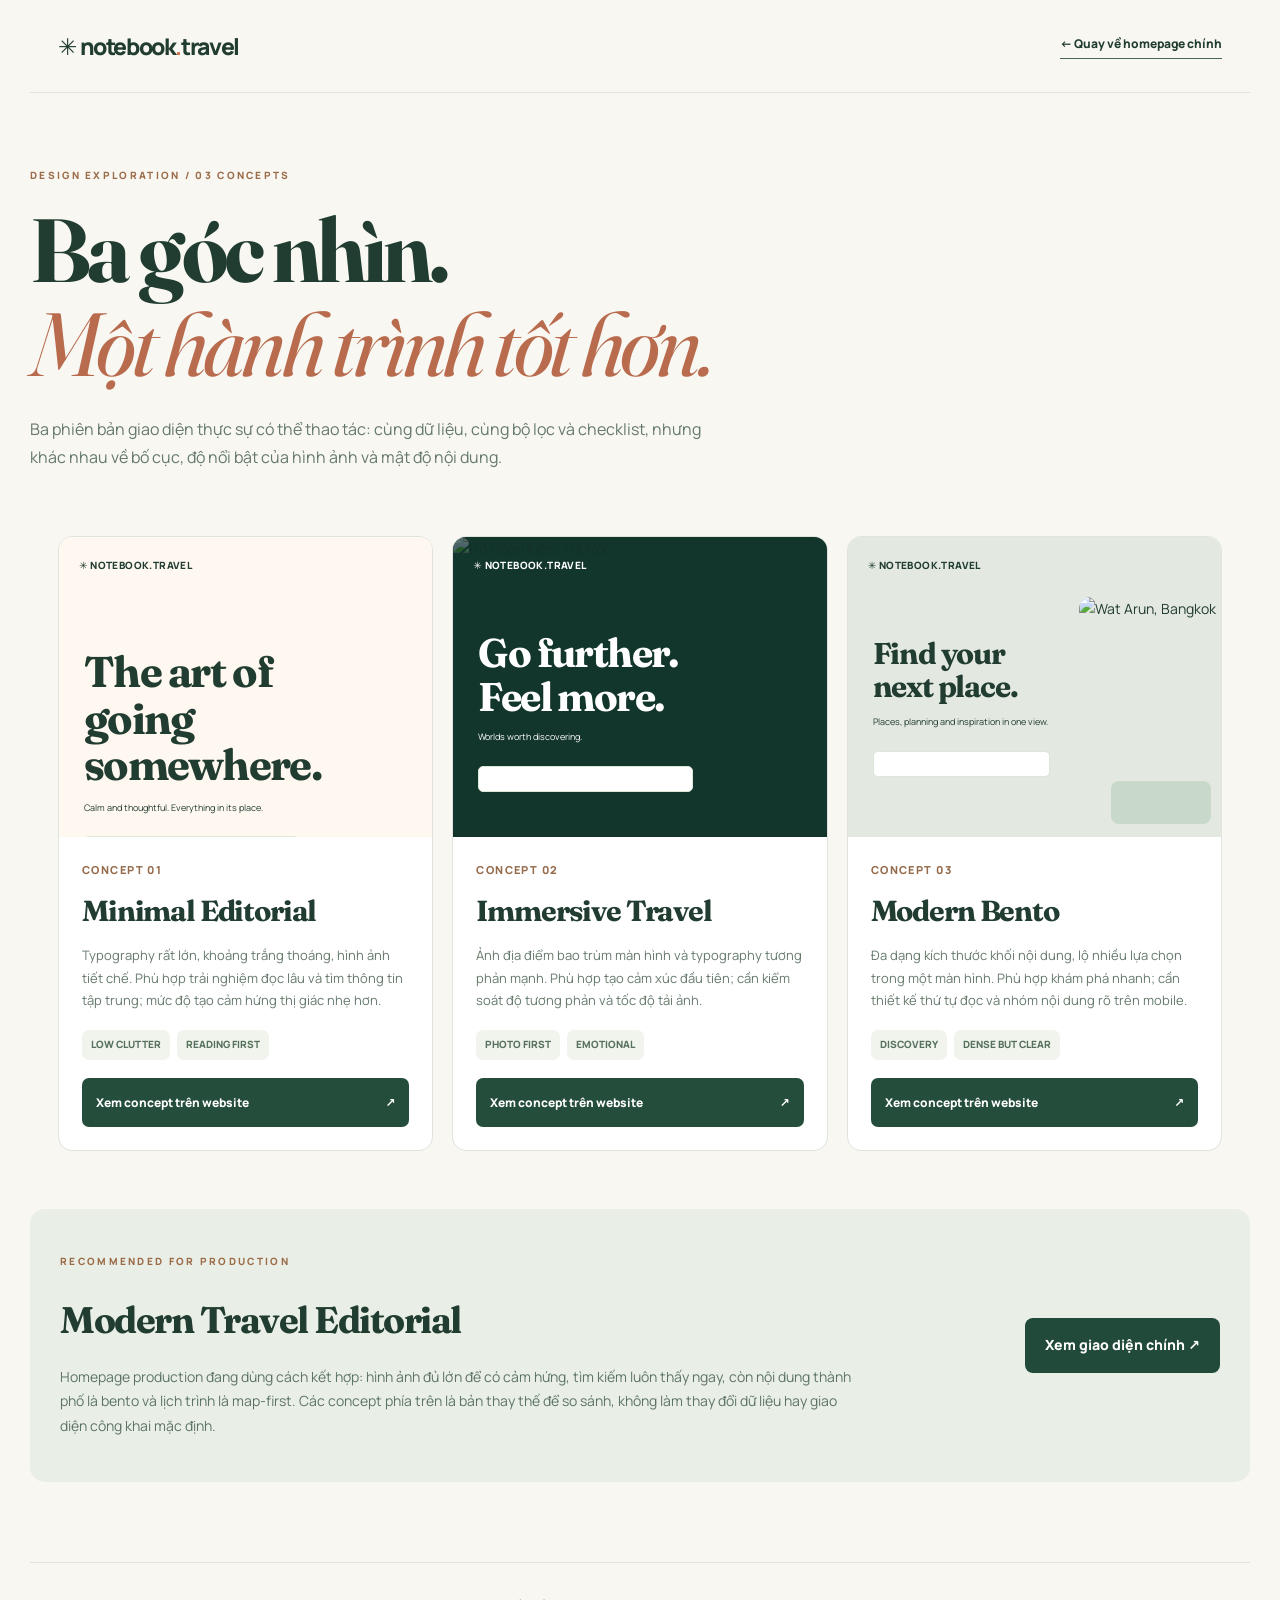
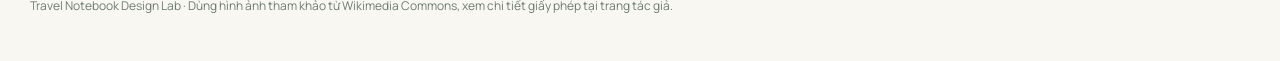
==== design-lab/index.html @ f2d67f17 "design lab: three interactive visual directions with preview links to real responsive homepage" ====
<!doctype html>
<html lang="vi">
<head>
<meta charset="utf-8"><meta name="viewport" content="width=device-width,initial-scale=1">
<meta name="description" content="Travel Notebook Design Lab: so sánh Minimal Editorial, Immersive Travel và Modern Bento trước khi chọn hướng giao diện.">
<title>Design Lab — Travel Notebook</title>
<link rel="preconnect" href="https://fonts.googleapis.com">
<link href="https://fonts.googleapis.com/css2?family=Fraunces:opsz,wght@9..144,400;9..144,600&family=Manrope:wght@400;500;600;700;800&display=swap" rel="stylesheet">
<style>
:root{--ink:#213c30;--muted:#65796b;--cream:#f8f7f2}*{box-sizing:border-box}body{margin:0;background:var(--cream);color:var(--ink);font:14px/1.75 Manrope,system-ui,sans-serif}h1,h2,h3,p{margin:0}h1,h2,h3{font-family:Fraunces,Georgia,serif;letter-spacing:-.04em}a{color:inherit;text-decoration:none}a:focus-visible{outline:3px solid #b96944;outline-offset:4px}.lab-nav{max-width:1220px;margin:auto;padding:26px 28px;display:flex;justify-content:space-between;align-items:center;gap:20px}.lab-logo{font-weight:800;font-size:23px;letter-spacing:-.06em}.lab-logo b{color:#c86b46}.back{border-bottom:1px solid #496655;padding-bottom:4px;font-weight:800;font-size:12px}.container{max-width:1220px;margin:auto;padding:0 28px}.hero{padding:74px 0 65px;border-top:1px solid #e0e3db}.eyebrow{font-size:10px;letter-spacing:.23em;font-weight:800;color:#9c6c49;margin-bottom:18px}.hero h1{font-size:clamp(47px,7vw,94px);line-height:1.05;max-width:940px}.hero h1 em{color:#b96b4e;font-weight:400}.hero p{margin-top:24px;max-width:680px;color:var(--muted);font-size:16px}.grid{display:grid;grid-template-columns:repeat(3,minmax(0,1fr));gap:19px;padding-bottom:58px}.concept{border:1px solid #dfe4dc;background:#fff;border-radius:14px;overflow:hidden;display:flex;flex-direction:column}.mock{height:300px;position:relative;overflow:hidden;background:#fff8f0}.mock .mnav{position:relative;z-index:2;padding:20px;font-size:10px;font-weight:800;letter-spacing:.04em}.mock .mcopy{position:relative;z-index:2;padding:35px 25px}.mock h3{font-size:30px;line-height:1.08;max-width:210px}.mock .mcopy p{font-size:9px;margin-top:11px;max-width:200px}.mock .msearch{margin-top:21px;height:26px;background:#fff;border-radius:5px;max-width:215px;border:1px solid #dce6d9}.mock img{position:absolute;inset:0;width:100%;height:100%;object-fit:cover}.mock.minimal .mcopy{padding-top:55px}.mock.minimal h3{font-size:43px;max-width:290px}.mock.immersive{background:#1f4b3b}.mock.immersive:after{content:'';position:absolute;inset:0;background:#0d2b25aa}.mock.immersive .mnav,.mock.immersive h3,.mock.immersive p{color:#fff}.mock.immersive .mcopy{padding-top:37px}.mock.immersive h3{font-size:40px}.mock.bento{background:#e3e8e1}.mock.bento .mcopy{width:61%;padding-top:44px}.mock.bento img{left:62%;width:38%;height:58%;top:20%;border-radius:12px 0 0 12px}.mock.bento .mblock{position:absolute;right:10px;bottom:13px;height:43px;width:100px;background:#c8d9c9;border-radius:8px}.details{padding:23px;flex:1;display:flex;flex-direction:column}.details .number{font-size:11px;letter-spacing:.13em;color:#956b4c;font-weight:900}.details h2{font-size:29px;margin:7px 0}.details p{font-size:13px;color:var(--muted);flex:1}.tags{display:flex;gap:7px;flex-wrap:wrap;margin:18px 0}.tags span{background:#f1f3ed;border-radius:7px;padding:6px 9px;color:#56715b;font-size:10px;font-weight:800}.cta{display:flex;justify-content:space-between;align-items:center;background:#244d3b;color:white;padding:14px;border-radius:7px;margin-top:auto;font-size:12px;font-weight:800}.decision{background:#e9eee7;padding:44px 30px;border-radius:15px;margin-bottom:80px;display:flex;gap:35px;align-items:center;justify-content:space-between}.decision h2{font-size:37px}.decision p{margin-top:12px;max-width:800px;color:#5d7464}.decision a{background:#214a3a;color:white;padding:15px 20px;border-radius:8px;font-weight:800;white-space:nowrap}.footer{padding:32px 0 45px;border-top:1px solid #e0e5db;color:#6e7c70;font-size:12px}
@media(max-width:900px){.grid{grid-template-columns:1fr}.mock{height:245px}.mock .mcopy{padding-top:20px}.decision{display:block}.decision a{display:inline-block;margin-top:20px}}
</style>
</head><body>
<nav class="lab-nav"><a class="lab-logo" href="../">✳ notebook<b>.</b>travel</a><a class="back" href="../">← Quay về homepage chính</a></nav>
<main><section class="hero container"><div class="eyebrow">DESIGN EXPLORATION / 03 CONCEPTS</div><h1>Ba góc nhìn.<br><em>Một hành trình tốt hơn.</em></h1><p>Ba phiên bản giao diện thực sự có thể thao tác: cùng dữ liệu, cùng bộ lọc và checklist, nhưng khác nhau về bố cục, độ nổi bật của hình ảnh và mật độ nội dung.</p></section>
<div class="container grid">
<article class="concept"><div class="mock minimal"><div class="mnav">✳ NOTEBOOK.TRAVEL</div><div class="mcopy"><h3>The art of going somewhere.</h3><p>Calm and thoughtful. Everything in its place.</p><div class="msearch"></div></div></div><div class="details"><span class="number">CONCEPT 01</span><h2>Minimal Editorial</h2><p>Typography rất lớn, khoảng trắng thoáng, hình ảnh tiết chế. Phù hợp trải nghiệm đọc lâu và tìm thông tin tập trung; mức độ tạo cảm hứng thị giác nhẹ hơn.</p><div class="tags"><span>LOW CLUTTER</span><span>READING FIRST</span></div><a class="cta" href="../?concept=minimal">Xem concept trên website <span>↗</span></a></div></article>
<article class="concept"><div class="mock immersive"><img src="https://commons.wikimedia.org/wiki/Special:FilePath/Hoan_Kiem_Lake_photo.jpg?width=800" alt="Hồ Hoàn Kiếm, Hà Nội" loading="lazy"><div class="mnav">✳ NOTEBOOK.TRAVEL</div><div class="mcopy"><h3>Go further.<br>Feel more.</h3><p>Worlds worth discovering.</p><div class="msearch"></div></div></div><div class="details"><span class="number">CONCEPT 02</span><h2>Immersive Travel</h2><p>Ảnh địa điểm bao trùm màn hình và typography tương phản mạnh. Phù hợp tạo cảm xúc đầu tiên; cần kiểm soát độ tương phản và tốc độ tải ảnh.</p><div class="tags"><span>PHOTO FIRST</span><span>EMOTIONAL</span></div><a class="cta" href="../?concept=immersive">Xem concept trên website <span>↗</span></a></div></article>
<article class="concept"><div class="mock bento"><div class="mnav">✳ NOTEBOOK.TRAVEL</div><div class="mcopy"><h3>Find your next place.</h3><p>Places, planning and inspiration in one view.</p><div class="msearch"></div></div><img src="https://commons.wikimedia.org/wiki/Special:FilePath/WatArunAtSunset.jpg?width=800" alt="Wat Arun, Bangkok" loading="lazy"><span class="mblock"></span></div><div class="details"><span class="number">CONCEPT 03</span><h2>Modern Bento</h2><p>Đa dạng kích thước khối nội dung, lộ nhiều lựa chọn trong một màn hình. Phù hợp khám phá nhanh; cần thiết kế thứ tự đọc và nhóm nội dung rõ trên mobile.</p><div class="tags"><span>DISCOVERY</span><span>DENSE BUT CLEAR</span></div><a class="cta" href="../?concept=bento">Xem concept trên website <span>↗</span></a></div></article>
</div>
<section class="container decision"><div><div class="eyebrow">RECOMMENDED FOR PRODUCTION</div><h2>Modern Travel Editorial</h2><p>Homepage production đang dùng cách kết hợp: hình ảnh đủ lớn để có cảm hứng, tìm kiếm luôn thấy ngay, còn nội dung thành phố là bento và lịch trình là map-first. Các concept phía trên là bản thay thế để so sánh, không làm thay đổi dữ liệu hay giao diện công khai mặc định.</p></div><a href="../">Xem giao diện chính ↗</a></section></main>
<footer class="container footer">Travel Notebook Design Lab · Dùng hình ảnh tham khảo từ Wikimedia Commons, xem chi tiết giấy phép tại trang tác giả.</footer>
</body></html>
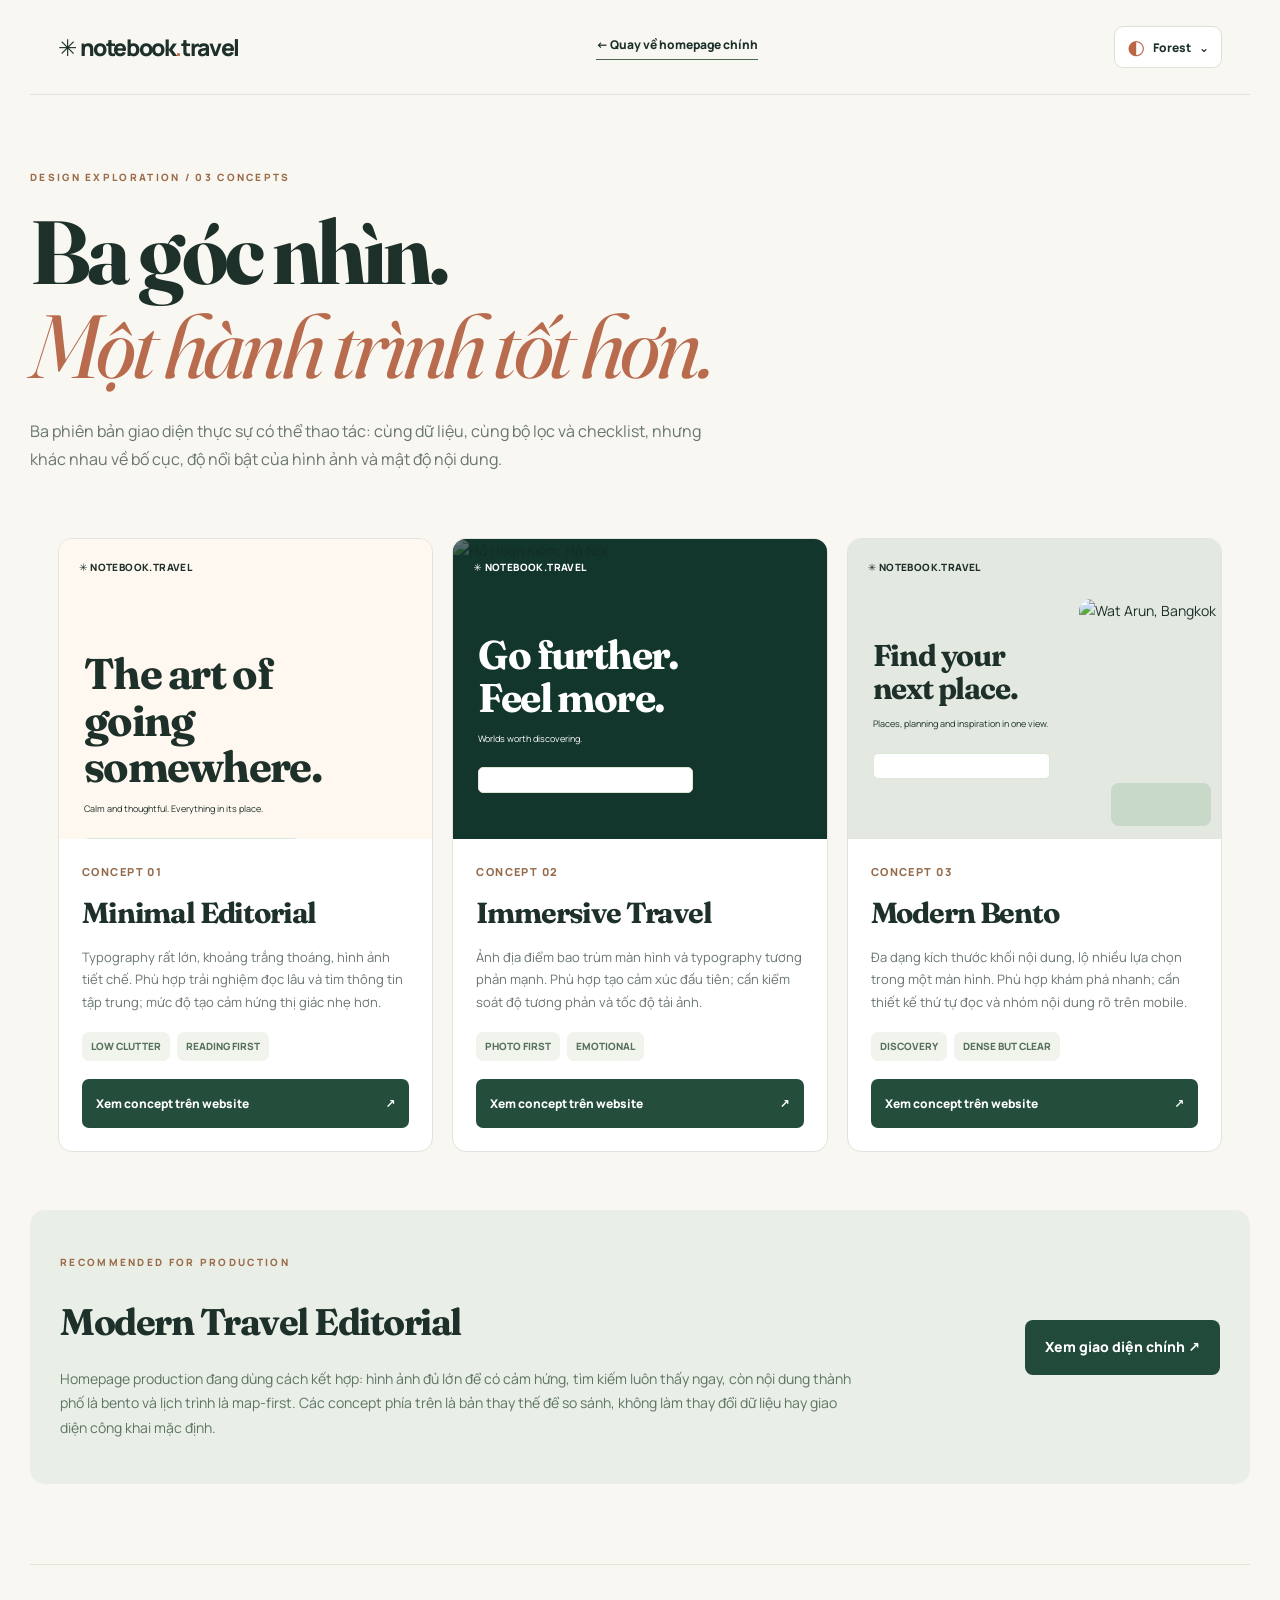
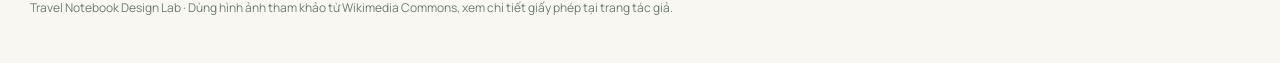
==== commit 920a4f65: "feat: share persistent six-color theme palette across design-lab/index.html" ====
--- a/design-lab/index.html
+++ b/design-lab/index.html
@@ -10,7 +10,7 @@
 :root{--ink:#213c30;--muted:#65796b;--cream:#f8f7f2}*{box-sizing:border-box}body{margin:0;background:var(--cream);color:var(--ink);font:14px/1.75 Manrope,system-ui,sans-serif}h1,h2,h3,p{margin:0}h1,h2,h3{font-family:Fraunces,Georgia,serif;letter-spacing:-.04em}a{color:inherit;text-decoration:none}a:focus-visible{outline:3px solid #b96944;outline-offset:4px}.lab-nav{max-width:1220px;margin:auto;padding:26px 28px;display:flex;justify-content:space-between;align-items:center;gap:20px}.lab-logo{font-weight:800;font-size:23px;letter-spacing:-.06em}.lab-logo b{color:#c86b46}.back{border-bottom:1px solid #496655;padding-bottom:4px;font-weight:800;font-size:12px}.container{max-width:1220px;margin:auto;padding:0 28px}.hero{padding:74px 0 65px;border-top:1px solid #e0e3db}.eyebrow{font-size:10px;letter-spacing:.23em;font-weight:800;color:#9c6c49;margin-bottom:18px}.hero h1{font-size:clamp(47px,7vw,94px);line-height:1.05;max-width:940px}.hero h1 em{color:#b96b4e;font-weight:400}.hero p{margin-top:24px;max-width:680px;color:var(--muted);font-size:16px}.grid{display:grid;grid-template-columns:repeat(3,minmax(0,1fr));gap:19px;padding-bottom:58px}.concept{border:1px solid #dfe4dc;background:#fff;border-radius:14px;overflow:hidden;display:flex;flex-direction:column}.mock{height:300px;position:relative;overflow:hidden;background:#fff8f0}.mock .mnav{position:relative;z-index:2;padding:20px;font-size:10px;font-weight:800;letter-spacing:.04em}.mock .mcopy{position:relative;z-index:2;padding:35px 25px}.mock h3{font-size:30px;line-height:1.08;max-width:210px}.mock .mcopy p{font-size:9px;margin-top:11px;max-width:200px}.mock .msearch{margin-top:21px;height:26px;background:#fff;border-radius:5px;max-width:215px;border:1px solid #dce6d9}.mock img{position:absolute;inset:0;width:100%;height:100%;object-fit:cover}.mock.minimal .mcopy{padding-top:55px}.mock.minimal h3{font-size:43px;max-width:290px}.mock.immersive{background:#1f4b3b}.mock.immersive:after{content:'';position:absolute;inset:0;background:#0d2b25aa}.mock.immersive .mnav,.mock.immersive h3,.mock.immersive p{color:#fff}.mock.immersive .mcopy{padding-top:37px}.mock.immersive h3{font-size:40px}.mock.bento{background:#e3e8e1}.mock.bento .mcopy{width:61%;padding-top:44px}.mock.bento img{left:62%;width:38%;height:58%;top:20%;border-radius:12px 0 0 12px}.mock.bento .mblock{position:absolute;right:10px;bottom:13px;height:43px;width:100px;background:#c8d9c9;border-radius:8px}.details{padding:23px;flex:1;display:flex;flex-direction:column}.details .number{font-size:11px;letter-spacing:.13em;color:#956b4c;font-weight:900}.details h2{font-size:29px;margin:7px 0}.details p{font-size:13px;color:var(--muted);flex:1}.tags{display:flex;gap:7px;flex-wrap:wrap;margin:18px 0}.tags span{background:#f1f3ed;border-radius:7px;padding:6px 9px;color:#56715b;font-size:10px;font-weight:800}.cta{display:flex;justify-content:space-between;align-items:center;background:#244d3b;color:white;padding:14px;border-radius:7px;margin-top:auto;font-size:12px;font-weight:800}.decision{background:#e9eee7;padding:44px 30px;border-radius:15px;margin-bottom:80px;display:flex;gap:35px;align-items:center;justify-content:space-between}.decision h2{font-size:37px}.decision p{margin-top:12px;max-width:800px;color:#5d7464}.decision a{background:#214a3a;color:white;padding:15px 20px;border-radius:8px;font-weight:800;white-space:nowrap}.footer{padding:32px 0 45px;border-top:1px solid #e0e5db;color:#6e7c70;font-size:12px}
 @media(max-width:900px){.grid{grid-template-columns:1fr}.mock{height:245px}.mock .mcopy{padding-top:20px}.decision{display:block}.decision a{display:inline-block;margin-top:20px}}
 </style>
-</head><body>
+<script>(function(){try{var t=localStorage.getItem('travel-notebook-color-theme-v1');if(['forest','ocean','sunset','lavender','sakura','midnight'].includes(t))document.documentElement.dataset.colorTheme=t;}catch(e){}})();</script><link rel="stylesheet" href="../assets/themes.css"><script defer src="../assets/theme.js"></script></head><body>
 <nav class="lab-nav"><a class="lab-logo" href="../">✳ notebook<b>.</b>travel</a><a class="back" href="../">← Quay về homepage chính</a></nav>
 <main><section class="hero container"><div class="eyebrow">DESIGN EXPLORATION / 03 CONCEPTS</div><h1>Ba góc nhìn.<br><em>Một hành trình tốt hơn.</em></h1><p>Ba phiên bản giao diện thực sự có thể thao tác: cùng dữ liệu, cùng bộ lọc và checklist, nhưng khác nhau về bố cục, độ nổi bật của hình ảnh và mật độ nội dung.</p></section>
 <div class="container grid">
--- a/assets/themes.css
+++ b/assets/themes.css
@@ -0,0 +1,156 @@
+/* Color Themes V1: deliberate tonal systems, not only an accent hue.
+   Loaded AFTER design-v3.css on atlas and city, and after inline CSS in Design Lab.
+*/
+:root{
+ --tone-ink:#1d3029;--tone-muted:#69766f;--tone-canvas:#f8f7f2;--tone-sheet:#fff;
+ --tone-hero:#efece2;--tone-soft:#eceee7;--tone-pale:#e9eee7;
+ --tone-primary:#244d3b;--tone-primary-hover:#356a53;--tone-accent:#ba6645;
+ --tone-accent-on:#fff;--tone-line:#dbe1d7;--tone-deep:#203e34;--tone-contrast:#fff;
+ --tone-highlight:#edc5a7;--tone-search:#fff;--tone-card-soft:#f4f1e8;
+}
+html[data-color-theme="ocean"]{
+ --tone-ink:#183b4b;--tone-muted:#5e7e8c;--tone-canvas:#f2f8fb;--tone-sheet:#fff;
+ --tone-hero:#e5f3f8;--tone-soft:#e5f1f5;--tone-pale:#dceef5;
+ --tone-primary:#20536e;--tone-primary-hover:#286d8d;--tone-accent:#be7450;
+ --tone-line:#cddfe7;--tone-deep:#193e56;--tone-highlight:#f1c79a;--tone-card-soft:#dcecf1;
+}
+html[data-color-theme="sunset"]{
+ --tone-ink:#51352d;--tone-muted:#8c6e60;--tone-canvas:#fff7f0;--tone-sheet:#fffdfb;
+ --tone-hero:#f9e9da;--tone-soft:#faebdf;--tone-pale:#f5e3d3;
+ --tone-primary:#915139;--tone-primary-hover:#a86142;--tone-accent:#b35d4c;
+ --tone-line:#ead9ce;--tone-deep:#6f382b;--tone-highlight:#f4c8a1;--tone-card-soft:#f6e4d7;
+}
+html[data-color-theme="lavender"]{
+ --tone-ink:#393448;--tone-muted:#756e89;--tone-canvas:#faf7fd;--tone-sheet:#fff;
+ --tone-hero:#ede7f4;--tone-soft:#f0eaf6;--tone-pale:#e8e0f1;
+ --tone-primary:#655583;--tone-primary-hover:#806b9d;--tone-accent:#a25b89;
+ --tone-line:#e0d8eb;--tone-deep:#3d355b;--tone-highlight:#ead2f0;--tone-card-soft:#eee6f2;
+}
+html[data-color-theme="sakura"]{
+ --tone-ink:#49363c;--tone-muted:#8b7278;--tone-canvas:#fff9f8;--tone-sheet:#fff;
+ --tone-hero:#faeaeb;--tone-soft:#f8edef;--tone-pale:#f6e6e9;
+ --tone-primary:#8e5361;--tone-primary-hover:#ad6f7e;--tone-accent:#b66276;
+ --tone-line:#ebdade;--tone-deep:#613c48;--tone-highlight:#f9cbcf;--tone-card-soft:#f9e8eb;
+}
+html[data-color-theme="midnight"]{
+ --tone-ink:#e8efe8;--tone-muted:#b4c4c2;--tone-canvas:#15242b;--tone-sheet:#20323a;
+ --tone-hero:#192e36;--tone-soft:#1d3038;--tone-pale:#243941;
+ --tone-primary:#78c4b3;--tone-primary-hover:#98d7c7;--tone-accent:#e0b875;
+ --tone-accent-on:#182932;--tone-line:#3b5356;--tone-deep:#10232b;
+ --tone-highlight:#e8ca95;--tone-search:#243a41;--tone-card-soft:#263d43;
+ --green:#78c4b3;--cream:#15242b;--ink:#e8efe8;--muted:#b4c4c2;--line:#3b5356;
+}
+:root{
+ --v3-ink:var(--tone-ink);--v3-moss:var(--tone-primary);--v3-muted:var(--tone-muted);
+ --v3-paper:var(--tone-canvas);--v3-clay:var(--tone-accent);--v3-cream:var(--tone-soft);
+ --green:var(--tone-primary);--cream:var(--tone-canvas);--ink:var(--tone-ink);
+ --muted:var(--tone-muted);--line:var(--tone-line);--soft:var(--tone-soft);
+ color-scheme:light;
+}
+html[data-color-theme="midnight"]{color-scheme:dark}
+html[data-color-theme] body{background:var(--tone-canvas);color:var(--tone-ink)}
+html[data-color-theme] .v3-header,html[data-color-theme] .city-v3-header,html[data-color-theme] .lab-nav{background:var(--tone-sheet);border-color:var(--tone-line);color:var(--tone-ink)}
+html[data-color-theme] .v3-header nav a,html[data-color-theme] .city-v3-header nav a,html[data-color-theme] .v3-nav-cta,html[data-color-theme] .v3-logo{color:var(--tone-ink)}
+html[data-color-theme] .v3-mark,html[data-color-theme] .v3-dot{color:var(--tone-accent)}
+html[data-color-theme] .v3-hero{background:var(--tone-hero)}
+html[data-color-theme] .v3-hero h1,html[data-color-theme] .v3-hero .v3-hero-content>p,html[data-color-theme] .v3-hero-stats>span{color:var(--tone-ink)}
+html[data-color-theme] .v3-hero h1 em,html[data-color-theme] .v3-section-heading h2 em{color:var(--tone-accent)}
+html[data-color-theme] .v3-hero-search{background:var(--tone-search);border-color:var(--tone-line)}
+html[data-color-theme] .v3-hero-search input{color:var(--tone-ink)}
+html[data-color-theme] .v3-hero-search button,html[data-color-theme] .v3-clear,html[data-color-theme] .v3-results-more button{border-color:var(--tone-line)}
+html[data-color-theme] .v3-hero-search button{background:var(--tone-primary);color:var(--tone-contrast)}
+html[data-color-theme="midnight"] .v3-hero-search button{color:#112b32}
+html[data-color-theme] .v3-hero-stats{border-color:var(--tone-line)}
+html[data-color-theme] .v3-suggest button{color:var(--tone-ink);border-color:var(--tone-line)}
+html[data-color-theme] .v3-marquee{background:var(--tone-deep);color:var(--tone-contrast)}
+html[data-color-theme] .v3-inspiration,html[data-color-theme] .v3-how{background:var(--tone-canvas)}
+html[data-color-theme] .v3-directory,html[data-color-theme] .v3-moods{background:var(--tone-soft)}
+html[data-color-theme] .v3-moods button,html[data-color-theme] .v3-place-card,html[data-color-theme] .v3-filters{background:var(--tone-sheet);color:var(--tone-ink);border-color:var(--tone-line)}
+html[data-color-theme] .v3-moods button.selected,html[data-color-theme] .v3-moods button:hover{background:var(--tone-primary);color:var(--tone-contrast);border-color:var(--tone-primary)}
+html[data-color-theme="midnight"] .v3-moods button.selected,html[data-color-theme="midnight"] .v3-moods button:hover{color:#132a30}
+html[data-color-theme] .v3-card-abstract{background:var(--tone-card-soft)}
+html[data-color-theme] .v3-card-abstract span{color:var(--tone-accent);opacity:.35}
+html[data-color-theme] .v3-place-body h3,html[data-color-theme] .v3-place-body>p,html[data-color-theme] .v3-section-heading>p{color:var(--tone-ink)}
+html[data-color-theme] .v3-place-bottom{border-color:var(--tone-line)}
+html[data-color-theme] .v3-place-bottom a,.v3-results-top a{color:var(--tone-primary)}
+html[data-color-theme] .v3-status.v3-published{color:var(--tone-primary)}
+html[data-color-theme] .v3-status.v3-planned{color:var(--tone-muted)}
+html[data-color-theme] .v3-filters select,html[data-color-theme] .v3-clear{color:var(--tone-ink);background:var(--tone-sheet);border-color:var(--tone-line)}
+html[data-color-theme] .v3-how-card.first,html[data-color-theme] .v3-how-card.third{background:var(--tone-card-soft);color:var(--tone-ink)}
+html[data-color-theme] .v3-how-card.second,html[data-color-theme] .v3-closing{background:var(--tone-deep);color:var(--tone-contrast)}
+html[data-color-theme] .v3-how-card h3{color:inherit}
+html[data-color-theme] .v3-how-card p{color:var(--tone-muted)}
+html[data-color-theme] .v3-how-card.second p{color:#dfebe6}
+html[data-color-theme] .v3-footer,html[data-color-theme] .v3-footer-columns a,html[data-color-theme] .v3-footer .v3-logo{background:var(--tone-soft);color:var(--tone-ink)}
+html[data-color-theme] .v3-footer-columns p,html[data-color-theme] .v3-footer-columns span,html[data-color-theme] .v3-footer-bottom{color:var(--tone-muted)}
+html[data-color-theme] .v3-closing .pill{background:var(--tone-highlight);color:#213b35}
+html[data-color-theme] .prep-section,html[data-color-theme] body[data-page=home] .prep-section{background:var(--tone-soft)}
+html[data-color-theme] .prep-box,html[data-color-theme] .prep-row,html[data-color-theme] .prep-fields input,html[data-color-theme] .prep-fields select,html[data-color-theme] .prep-custom input{background:var(--tone-sheet);color:var(--tone-ink);border-color:var(--tone-line)}
+html[data-color-theme] .prep-row.prep-done{background:var(--tone-card-soft)}
+html[data-color-theme] .prep-copy strong,html[data-color-theme] .prep-top h2,html[data-color-theme] .prep-summary{color:var(--tone-ink)}
+html[data-color-theme] .prep-fields label,html[data-color-theme] .prep-custom>label{color:var(--tone-ink)}
+html[data-color-theme] .prep-track{background:var(--tone-line)}
+html[data-color-theme] #prep-progress{background:var(--tone-accent)}
+html[data-color-theme] .prep-note{background:var(--tone-pale);color:var(--tone-ink);border-color:var(--tone-line)}
+/* City tabs, bento, info cards, itinerary: palette is consistent throughout. */
+html[data-color-theme] body[data-page=city]{background:var(--tone-canvas)}
+html[data-color-theme] body[data-page=city] .tabs-shell{background:var(--tone-sheet);border-color:var(--tone-line)}
+html[data-color-theme] body[data-page=city] .tab{color:var(--tone-muted)}
+html[data-color-theme] body[data-page=city] .tab.active{color:var(--tone-accent);border-color:var(--tone-accent)}
+html[data-color-theme] body[data-page=city] .card,html[data-color-theme] body[data-page=city] .panel,html[data-color-theme] body[data-page=city] .caution,html[data-color-theme] body[data-page=city] .intel-card,html[data-color-theme] body[data-page=city] .guide-stop{background:var(--tone-sheet);color:var(--tone-ink);border-color:var(--tone-line)}
+html[data-color-theme] body[data-page=city] .city-bento>a:not(.bento-large):not(.bento-food),html[data-color-theme] body[data-page=city] .city-bento>div{background:var(--tone-card-soft);color:var(--tone-ink);border-color:var(--tone-line)}
+html[data-color-theme] body[data-page=city] .city-bento .bento-route{background:var(--tone-deep)!important;color:var(--tone-contrast)!important}
+html[data-color-theme] body[data-page=city] .city-bento .bt-copy{color:var(--tone-ink)}
+html[data-color-theme] body[data-page=city] .city-bento .bento-large .bt-copy,html[data-color-theme] body[data-page=city] .city-bento .bento-food .bt-copy,html[data-color-theme] body[data-page=city] .city-bento .bento-route .bt-copy{color:#e2e9e1}
+html[data-color-theme] body[data-page=city] .city-fact-pill,html[data-color-theme] body[data-page=city] .guide-toolbar,html[data-color-theme] body[data-page=city] .guide-map-container{background:var(--tone-sheet);border-color:var(--tone-line)}
+html[data-color-theme] body[data-page=city] .city-route-cta,html[data-color-theme] body[data-page=city] .guide-dash-number{background:var(--tone-deep);color:var(--tone-contrast)}
+html[data-color-theme] body[data-page=city] .city-route-cta a{background:var(--tone-highlight);color:#283831}
+html[data-color-theme] body[data-page=city] .guide-export,html[data-color-theme] body[data-page=city] .guide-story{background:var(--tone-card-soft)}
+html[data-color-theme] body[data-page=city] .guide-stop{border-left-color:var(--tone-accent)}
+html[data-color-theme] body[data-page=city] .info-strip{background:var(--tone-card-soft);color:var(--tone-ink)}
+html[data-color-theme] body[data-page=city] .pill{background:var(--tone-primary);color:var(--tone-contrast);border-color:var(--tone-primary)}
+html[data-color-theme="midnight"] body[data-page=city] .pill{color:#10282d}
+html[data-color-theme] body[data-page=city] .pill.light{background:var(--tone-sheet);color:var(--tone-ink)}
+html[data-color-theme] body[data-page=city] .chip{background:var(--tone-sheet);color:var(--tone-ink);border-color:var(--tone-line)}
+html[data-color-theme] body[data-page=city] .chip.selected{background:var(--tone-primary);color:var(--tone-contrast)}
+html[data-color-theme="midnight"] body[data-page=city] .chip.selected{color:#112a30}
+html[data-color-theme] body[data-page=city] .city-tab-mobile select{background:var(--tone-sheet);color:var(--tone-ink)}
+html[data-color-theme] body[data-page=city] .guide-add select,html[data-color-theme] body[data-page=city] .guide-toolbar select{background:var(--tone-sheet);color:var(--tone-ink);border-color:var(--tone-line)}
+html[data-color-theme] body[data-page=city] .v3-footer{background:var(--tone-soft);color:var(--tone-ink)}
+html[data-color-theme] body[data-page=city] .v3-footer a{color:var(--tone-ink)}
+/* Preserve readable photographed hero and map: don't recolor image tiles or map tiles. */
+html[data-color-theme="midnight"] .v3-hero .v3-hero-search input::placeholder{color:#aabfc0}
+html[data-color-theme="midnight"] .v3-hero-visual{background:#203943}
+html[data-color-theme="midnight"] .v3-hero-visual-label,html[data-color-theme="midnight"] .v3-hero-caption{color:#fff}
+html[data-color-theme="midnight"] .guide-map{color:#263b35}
+html[data-color-theme="midnight"] .info-strip p,html[data-color-theme="midnight"] .panel p,html[data-color-theme="midnight"] .guide-story{color:#dbe4df}
+html[data-color-theme="midnight"] .v3-filters label,html[data-color-theme="midnight"] .prep-bottom span{color:#cbd9d5}
+/* Accessible theme studio. */
+.theme-switcher{position:relative;flex:0 0 auto;z-index:120}
+.theme-trigger{display:flex;align-items:center;justify-content:center;gap:8px;padding:10px 12px;min-height:42px;border:1px solid var(--tone-line);background:var(--tone-sheet);color:var(--tone-ink);border-radius:9px;cursor:pointer;font:800 12px 'Manrope',system-ui,sans-serif;white-space:nowrap}
+.theme-trigger:hover,.theme-trigger[aria-expanded=true]{border-color:var(--tone-accent)}
+.theme-trigger-icon{font-size:20px;color:var(--tone-accent);line-height:1}
+.theme-panel{position:absolute;right:0;top:calc(100% + 15px);width:min(360px,calc(100vw - 35px));padding:18px;border:1px solid var(--tone-line);border-radius:15px;background:var(--tone-sheet);color:var(--tone-ink);box-shadow:0 15px 45px #080c0d35;z-index:250;text-align:left;max-height:min(75vh,590px);overflow-y:auto}
+.theme-panel[hidden]{display:none!important}
+.theme-panel-head{display:flex;align-items:flex-start;justify-content:space-between;margin-bottom:18px;gap:12px}
+.theme-panel-head strong{font:750 20px 'Fraunces',Georgia,serif}
+.theme-panel-head p{font-size:11px;color:var(--tone-muted);margin-top:5px;line-height:1.5}
+.theme-close{border:1px solid var(--tone-line);width:32px;height:32px;border-radius:7px;background:var(--tone-sheet);color:var(--tone-ink);font-size:20px}
+.theme-options{display:grid;grid-template-columns:1fr 1fr;gap:8px}
+.theme-choice{position:relative;display:flex;flex-direction:column;gap:8px;text-align:left;align-items:flex-start;padding:12px;background:var(--tone-sheet);border:1px solid var(--tone-line);border-radius:10px;color:var(--tone-ink);min-height:116px;cursor:pointer}
+.theme-choice.chosen{border-color:var(--tone-accent);box-shadow:0 0 0 1px var(--tone-accent)}
+.theme-swatches{display:flex;gap:3px;height:28px}
+.theme-swatches i{display:inline-block;width:28px;height:28px;border-radius:5px;border:1px solid #9caba340}
+.theme-swatches i:first-child{width:42px}
+.theme-option-copy strong{display:block;font-size:12px}
+.theme-option-copy small{display:block;font-size:10px;color:var(--tone-muted);margin-top:3px;line-height:1.4}
+.theme-check{position:absolute;top:13px;right:11px;display:none;font-size:13px;color:var(--tone-accent)}
+.theme-choice.chosen .theme-check{display:block}
+.theme-privacy{font-size:10px;color:var(--tone-muted);margin-top:16px;line-height:1.7}
+/* App CSS hardcoded tab buttons/side copy: keep legible on dark. */
+html[data-color-theme="midnight"] input,html[data-color-theme="midnight"] select,html[data-color-theme="midnight"] textarea{accent-color:#80c5b4}
+html[data-color-theme="midnight"] .v3-hero-visual{isolation:isolate}
+@media(max-width:850px){.theme-switcher{margin-left:auto;margin-right:12px}.theme-trigger{padding:9px 10px}.theme-trigger>span:not(.theme-trigger-icon){display:none}}
+@media(max-width:470px){.theme-options{grid-template-columns:1fr 1fr}.theme-choice{min-height:115px;padding:9px}.theme-swatches i{width:21px;height:24px}.theme-swatches i:first-child{width:30px}.theme-panel{right:-40px}.theme-trigger{font-size:11px;min-height:40px}}
+/* Specificity guard: no color theme should negate usable contrast on concept pages. */
+html[data-color-theme="midnight"][data-concept="immersive"] .v3-hero h1,html[data-color-theme="midnight"][data-concept="immersive"] .v3-hero .v3-hero-content>p{color:#fff}
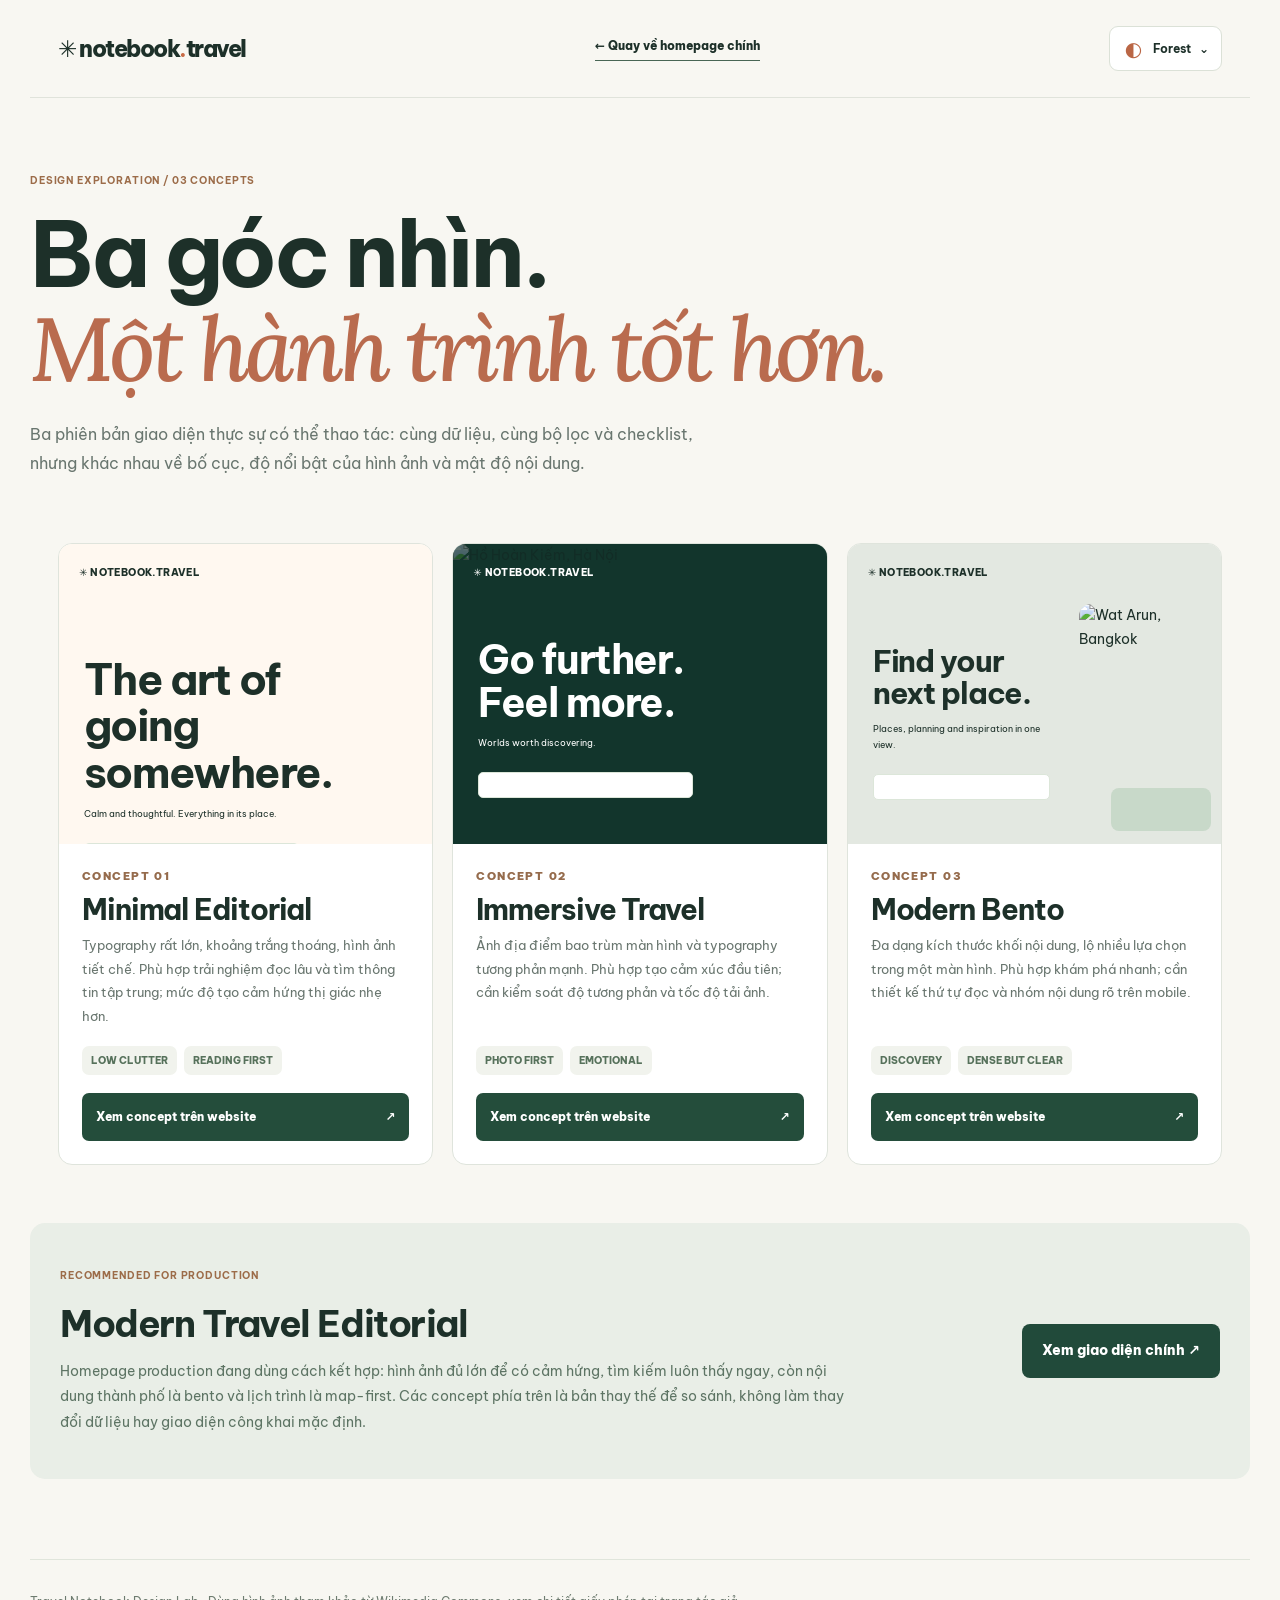
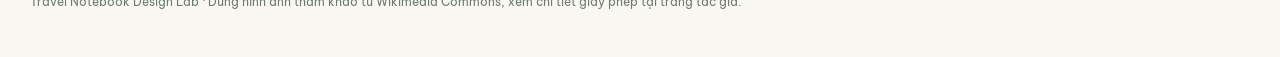
==== commit 2f0f9a64: "design: load Vietnamese-aware Be Vietnam Pro + Lora and global responsive typography in design-lab/i" ====
--- a/design-lab/index.html
+++ b/design-lab/index.html
@@ -5,12 +5,12 @@
 <meta name="description" content="Travel Notebook Design Lab: so sánh Minimal Editorial, Immersive Travel và Modern Bento trước khi chọn hướng giao diện.">
 <title>Design Lab — Travel Notebook</title>
 <link rel="preconnect" href="https://fonts.googleapis.com">
-<link href="https://fonts.googleapis.com/css2?family=Fraunces:opsz,wght@9..144,400;9..144,600&family=Manrope:wght@400;500;600;700;800&display=swap" rel="stylesheet">
+<link rel="preconnect" href="https://fonts.googleapis.com"><link rel="preconnect" href="https://fonts.gstatic.com" crossorigin><link href="https://fonts.googleapis.com/css2?family=Be+Vietnam+Pro:wght@400;500;600;700;800&family=Lora:ital,wght@1,400;1,500;1,600&display=swap" rel="stylesheet">
 <style>
 :root{--ink:#213c30;--muted:#65796b;--cream:#f8f7f2}*{box-sizing:border-box}body{margin:0;background:var(--cream);color:var(--ink);font:14px/1.75 Manrope,system-ui,sans-serif}h1,h2,h3,p{margin:0}h1,h2,h3{font-family:Fraunces,Georgia,serif;letter-spacing:-.04em}a{color:inherit;text-decoration:none}a:focus-visible{outline:3px solid #b96944;outline-offset:4px}.lab-nav{max-width:1220px;margin:auto;padding:26px 28px;display:flex;justify-content:space-between;align-items:center;gap:20px}.lab-logo{font-weight:800;font-size:23px;letter-spacing:-.06em}.lab-logo b{color:#c86b46}.back{border-bottom:1px solid #496655;padding-bottom:4px;font-weight:800;font-size:12px}.container{max-width:1220px;margin:auto;padding:0 28px}.hero{padding:74px 0 65px;border-top:1px solid #e0e3db}.eyebrow{font-size:10px;letter-spacing:.23em;font-weight:800;color:#9c6c49;margin-bottom:18px}.hero h1{font-size:clamp(47px,7vw,94px);line-height:1.05;max-width:940px}.hero h1 em{color:#b96b4e;font-weight:400}.hero p{margin-top:24px;max-width:680px;color:var(--muted);font-size:16px}.grid{display:grid;grid-template-columns:repeat(3,minmax(0,1fr));gap:19px;padding-bottom:58px}.concept{border:1px solid #dfe4dc;background:#fff;border-radius:14px;overflow:hidden;display:flex;flex-direction:column}.mock{height:300px;position:relative;overflow:hidden;background:#fff8f0}.mock .mnav{position:relative;z-index:2;padding:20px;font-size:10px;font-weight:800;letter-spacing:.04em}.mock .mcopy{position:relative;z-index:2;padding:35px 25px}.mock h3{font-size:30px;line-height:1.08;max-width:210px}.mock .mcopy p{font-size:9px;margin-top:11px;max-width:200px}.mock .msearch{margin-top:21px;height:26px;background:#fff;border-radius:5px;max-width:215px;border:1px solid #dce6d9}.mock img{position:absolute;inset:0;width:100%;height:100%;object-fit:cover}.mock.minimal .mcopy{padding-top:55px}.mock.minimal h3{font-size:43px;max-width:290px}.mock.immersive{background:#1f4b3b}.mock.immersive:after{content:'';position:absolute;inset:0;background:#0d2b25aa}.mock.immersive .mnav,.mock.immersive h3,.mock.immersive p{color:#fff}.mock.immersive .mcopy{padding-top:37px}.mock.immersive h3{font-size:40px}.mock.bento{background:#e3e8e1}.mock.bento .mcopy{width:61%;padding-top:44px}.mock.bento img{left:62%;width:38%;height:58%;top:20%;border-radius:12px 0 0 12px}.mock.bento .mblock{position:absolute;right:10px;bottom:13px;height:43px;width:100px;background:#c8d9c9;border-radius:8px}.details{padding:23px;flex:1;display:flex;flex-direction:column}.details .number{font-size:11px;letter-spacing:.13em;color:#956b4c;font-weight:900}.details h2{font-size:29px;margin:7px 0}.details p{font-size:13px;color:var(--muted);flex:1}.tags{display:flex;gap:7px;flex-wrap:wrap;margin:18px 0}.tags span{background:#f1f3ed;border-radius:7px;padding:6px 9px;color:#56715b;font-size:10px;font-weight:800}.cta{display:flex;justify-content:space-between;align-items:center;background:#244d3b;color:white;padding:14px;border-radius:7px;margin-top:auto;font-size:12px;font-weight:800}.decision{background:#e9eee7;padding:44px 30px;border-radius:15px;margin-bottom:80px;display:flex;gap:35px;align-items:center;justify-content:space-between}.decision h2{font-size:37px}.decision p{margin-top:12px;max-width:800px;color:#5d7464}.decision a{background:#214a3a;color:white;padding:15px 20px;border-radius:8px;font-weight:800;white-space:nowrap}.footer{padding:32px 0 45px;border-top:1px solid #e0e5db;color:#6e7c70;font-size:12px}
 @media(max-width:900px){.grid{grid-template-columns:1fr}.mock{height:245px}.mock .mcopy{padding-top:20px}.decision{display:block}.decision a{display:inline-block;margin-top:20px}}
 </style>
-<script>(function(){try{var t=localStorage.getItem('travel-notebook-color-theme-v1');if(['forest','ocean','sunset','lavender','sakura','midnight'].includes(t))document.documentElement.dataset.colorTheme=t;}catch(e){}})();</script><link rel="stylesheet" href="../assets/themes.css"><script defer src="../assets/theme.js"></script></head><body>
+<script>(function(){try{var t=localStorage.getItem('travel-notebook-color-theme-v1');if(['forest','ocean','sunset','lavender','sakura','midnight'].includes(t))document.documentElement.dataset.colorTheme=t;}catch(e){}})();</script><link rel="stylesheet" href="../assets/themes.css"><script defer src="../assets/theme.js"></script><link rel="stylesheet" href="../assets/typography-v4.css"></head><body>
 <nav class="lab-nav"><a class="lab-logo" href="../">✳ notebook<b>.</b>travel</a><a class="back" href="../">← Quay về homepage chính</a></nav>
 <main><section class="hero container"><div class="eyebrow">DESIGN EXPLORATION / 03 CONCEPTS</div><h1>Ba góc nhìn.<br><em>Một hành trình tốt hơn.</em></h1><p>Ba phiên bản giao diện thực sự có thể thao tác: cùng dữ liệu, cùng bộ lọc và checklist, nhưng khác nhau về bố cục, độ nổi bật của hình ảnh và mật độ nội dung.</p></section>
 <div class="container grid">
--- a/assets/typography-v4.css
+++ b/assets/typography-v4.css
@@ -0,0 +1,177 @@
+/*
+ * Travel Notebook typography v4
+ * Be Vietnam Pro: modern, Vietnamese-native headings + UI copy.
+ * Lora italic: small editorial signature, only where deliberately emphasized.
+ * Keep font-fallback safe when Google Fonts is unreachable.
+ */
+:root {
+  --font-body: "Be Vietnam Pro", system-ui, -apple-system, "Segoe UI", sans-serif;
+  --font-heading: "Be Vietnam Pro", system-ui, -apple-system, "Segoe UI", sans-serif;
+  --font-editorial: "Lora", Georgia, "Times New Roman", serif;
+}
+html { -webkit-text-size-adjust: 100%; text-rendering: optimizeLegibility; }
+body, button, input, textarea, select { font-family:var(--font-body); }
+body { font-size: 14px; line-height: 1.7; font-weight: 400; }
+p { line-height: 1.8; }
+h1,h2,h3,h4,.serif,
+.v3-hero h1,
+.v3-section-heading h2,
+.v3-closing h2,
+.city-bento .bt-title,
+.v3-poster-title b,
+.v3-place-body h3,
+.v3-how-card h3,
+.v3-hero-caption strong,
+.city-route-cta h3,
+.city-bento .bt-decoration,
+.city-fact-pill strong,
+.v3-hero-stats b,
+.value-grid h3,
+body[data-page=city] .card-body h3,
+body[data-page=city] .section-header h2,
+body[data-page=home] .prep-top h2,
+body[data-page=home] .prep-top h2 em,
+.theme-panel-head strong,
+.lab-nav h1,.hero h1,
+.mock h3,.details h2,.decision h2 {
+  font-family: var(--font-heading);
+  font-optical-sizing: auto;
+  letter-spacing: -.038em;
+  font-weight: 700;
+}
+h1,h2,h3,h4 { line-height:1.21; }
+.v3-hero h1 {
+  font-weight: 700;
+  line-height:1.17;
+  letter-spacing: -.06em;
+  font-size:clamp(51px,5.3vw,88px);
+}
+.v3-section-heading h2, .v3-closing h2 {
+  font-weight:700;
+  line-height:1.17;
+  letter-spacing:-.05em;
+}
+.v3-hero h1 em,
+.v3-section-heading h2 em,
+.v3-closing h2 em,
+body[data-page=city] .hero h1 em,
+.prep-top h2 em,
+.hero h1 em {
+  font-family:var(--font-editorial);
+  font-style:italic;
+  font-weight:500;
+  letter-spacing:-.055em;
+}
+.v3-logo,.brand,.lab-logo {
+  font-family:var(--font-body);
+  font-weight:800;
+  letter-spacing:-.065em;
+}
+.v3-place-body h3,
+.v3-poster-title b,
+.v3-how-card h3,
+.city-bento .bt-title {
+  font-weight:700;
+  letter-spacing:-.038em;
+  line-height:1.24;
+}
+.v3-hero-caption strong {
+  font-size:clamp(36px,3.8vw,50px);
+  font-weight:700;
+}
+.v3-hero-content>p,.v3-section-heading>p,
+.city-bento .bt-copy,
+.v3-place-body>p,
+body[data-page=city] .card-body p {
+  font-family:var(--font-body);
+  letter-spacing:0;
+}
+.v3-place-meta,.v3-eyebrow,.eyebrow,.v3-status,.v3-photo-credit,
+.v3-poster-region,.v3-how-card>span,.city-overview-label,
+.v3-hero-stats small {
+  font-family:var(--font-body);
+  letter-spacing:.085em;
+  font-weight:700;
+}
+.v3-header nav a,.v3-nav-cta,.v3-hero-search button,
+.v3-place-bottom a,.tab,.chip,.pill,.theme-trigger {
+  font-family:var(--font-body);
+  font-weight:700;
+}
+/* Keep accent glyphs from clipping; maintain accessible mobile titles. */
+body[data-page=city] .hero h1 {line-height:1.16;letter-spacing:-.057em;font-size:clamp(53px,6.8vw,95px);}
+body[data-page=city] .city-bento .bento-large .bt-title,
+body[data-page=city] .city-bento .bento-food .bt-title {line-height:1.19;}
+body[data-page=city] .hero-inner {overflow:visible;}
+body[data-page=home] .prep-top h2 em {font-family:var(--font-editorial);font-weight:500;}
+/* Visible, first-class theme selector in header. */
+.v3-header {gap:18px;}
+.v3-header #theme-switcher {
+  margin-left:auto;
+  margin-right:0;
+  order:3;
+  flex:0 0 auto;
+}
+.v3-header .v3-nav-cta {order:2;white-space:nowrap;margin-left:0;}
+.v3-header nav {order:1;margin-left:auto;}
+.v3-header .v3-logo {order:0;}
+.v3-header .theme-trigger {
+  min-height:44px;
+  padding:10px 14px;
+  gap:7px;
+  font:700 12px var(--font-body);
+  border-radius:11px;
+  background:var(--tone-sheet);
+  color:var(--tone-ink);
+  border:1px solid var(--tone-line);
+  box-shadow:0 2px 8px #1224160c;
+}
+.theme-trigger-icon {
+  display:inline-grid;
+  place-items:center;
+  font-size:20px;
+  width:23px;
+  height:23px;
+  color:var(--tone-accent);
+}
+.theme-trigger-title,.theme-trigger-name {
+  display:inline-block;
+}
+.theme-trigger-name {color:var(--tone-muted);font-size:11px;}
+.theme-chevron {font-size:13px;color:var(--tone-muted);}
+.v3-header .theme-trigger:hover,
+.v3-header .theme-trigger[aria-expanded=true] {
+  background:var(--tone-soft);
+  border-color:var(--tone-accent);
+}
+.v3-header .theme-panel {
+  right:0;
+  top:calc(100% + 12px);
+  font-family:var(--font-body);
+  box-shadow:0 18px 55px #0b1b2240;
+}
+.v3-header .theme-panel-head strong {font-family:var(--font-body);font-weight:800;font-size:17px;}
+.theme-options .theme-option-copy strong {font-family:var(--font-body);font-size:12px;letter-spacing:0;}
+.theme-panel .theme-privacy {font-size:11px;}
+@media(max-width:1100px){
+  .v3-header nav,body[data-page=city] .city-v3-header nav {display:none!important;}
+}
+@media(max-width:700px){
+ .v3-header,body[data-page=city] .city-v3-header{gap:10px;}
+ .v3-header .v3-nav-cta,body[data-page=city] .city-v3-header .v3-nav-cta{display:none;}
+ .v3-header .theme-trigger{min-height:44px;padding:9px 12px;}
+ .v3-header .theme-trigger .theme-trigger-title{display:inline-flex!important;font-size:0;}
+ .v3-header .theme-trigger .theme-trigger-title::after{content:"Màu";font-size:12px;}
+ .v3-header .theme-trigger .theme-trigger-name,.v3-header .theme-trigger .theme-chevron{display:none!important;}
+ .v3-header .theme-trigger-icon{display:inline-grid!important;}
+ .v3-header .theme-panel{right:0;width:min(345px,calc(100vw - 28px));}
+ .v3-logo,body[data-page=city] .city-v3-header .v3-logo{font-size:19px;}
+ .v3-hero h1{font-size:clamp(43px,10.5vw,70px);line-height:1.2;}
+ body[data-page=city] .hero h1{font-size:clamp(43px,9.6vw,69px);line-height:1.2;}
+ .v3-section-heading h2{font-size:clamp(35px,8.5vw,54px);}
+ .v3-how-card h3{font-size:26px;}
+}
+/* No movement is needed for choosing a color. */
+@media(prefers-reduced-motion:reduce){
+ .theme-panel,.theme-trigger{animation:none;transition:none;}
+}
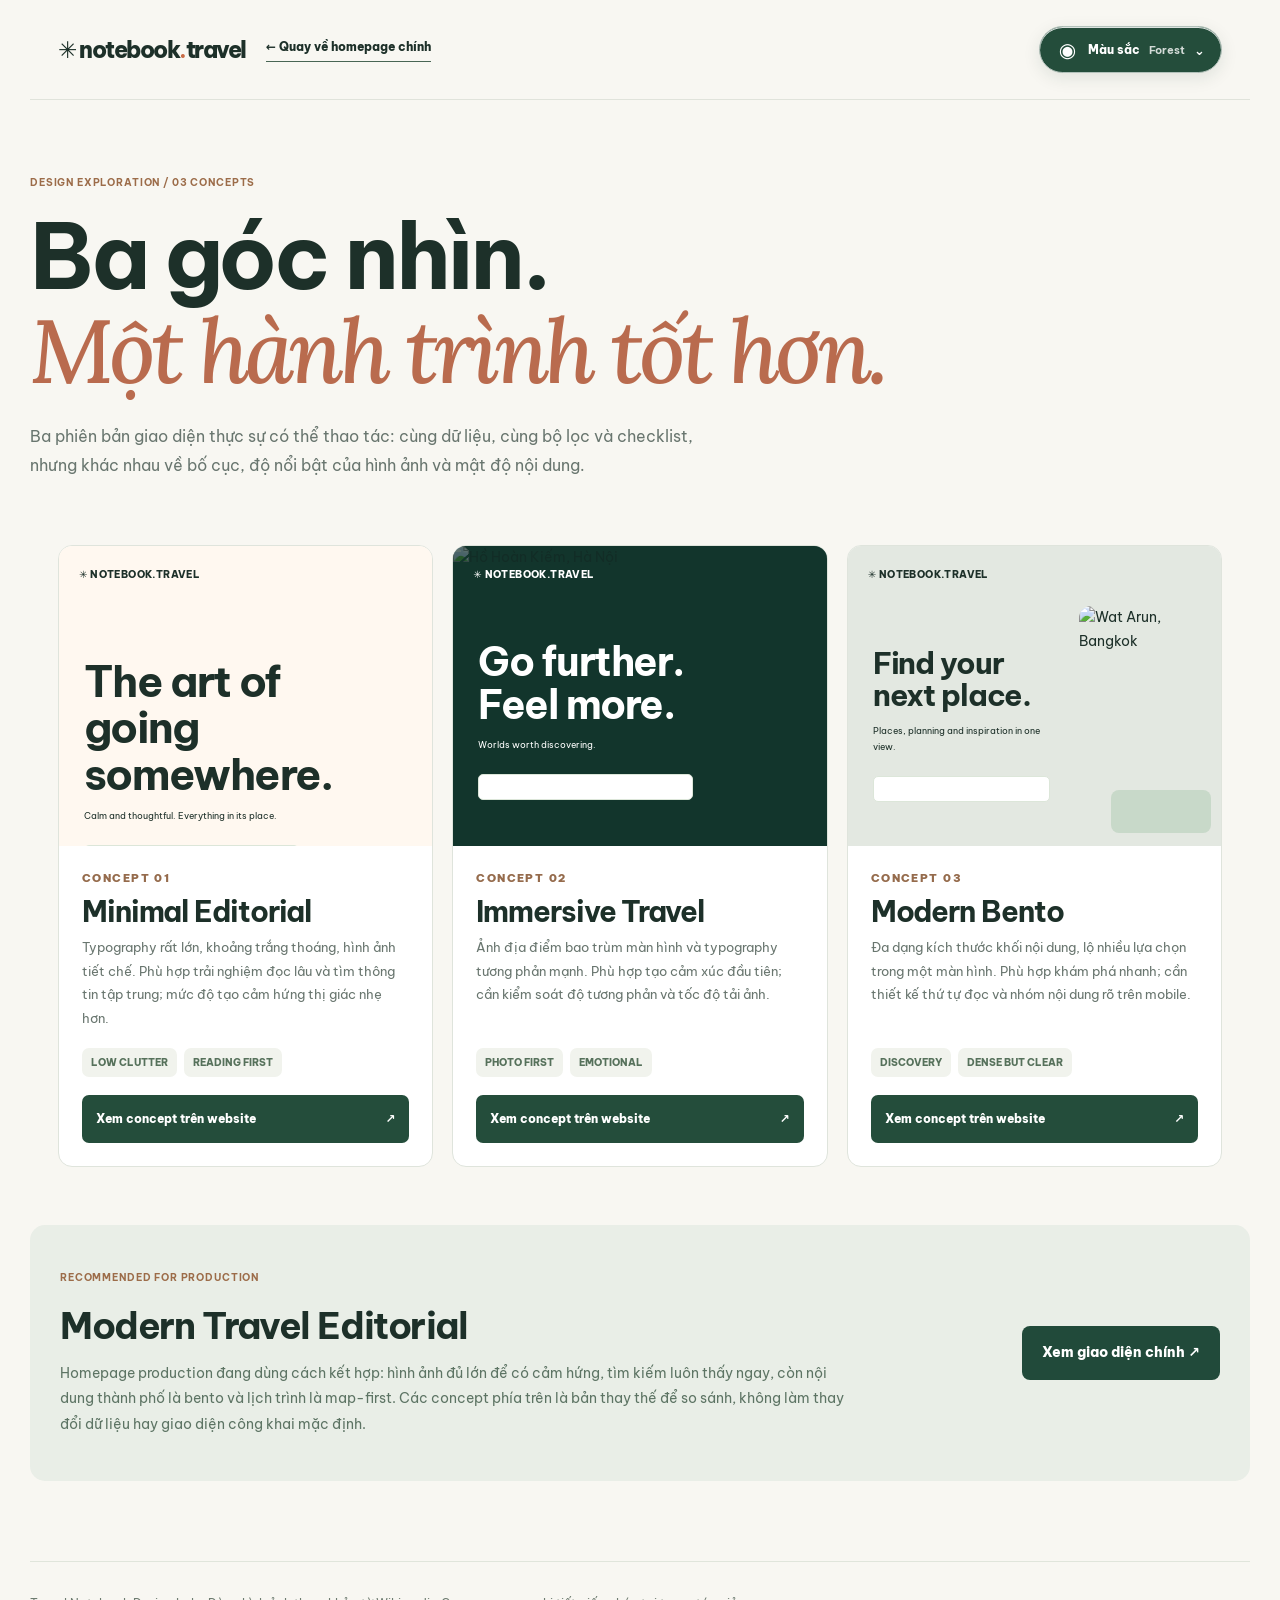
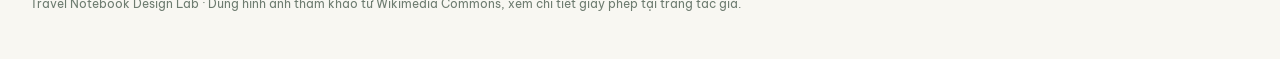
==== commit 0c8b988e: "design: activate Liquid Glass V5 in design-lab/index.html" ====
--- a/design-lab/index.html
+++ b/design-lab/index.html
@@ -10,7 +10,7 @@
 :root{--ink:#213c30;--muted:#65796b;--cream:#f8f7f2}*{box-sizing:border-box}body{margin:0;background:var(--cream);color:var(--ink);font:14px/1.75 Manrope,system-ui,sans-serif}h1,h2,h3,p{margin:0}h1,h2,h3{font-family:Fraunces,Georgia,serif;letter-spacing:-.04em}a{color:inherit;text-decoration:none}a:focus-visible{outline:3px solid #b96944;outline-offset:4px}.lab-nav{max-width:1220px;margin:auto;padding:26px 28px;display:flex;justify-content:space-between;align-items:center;gap:20px}.lab-logo{font-weight:800;font-size:23px;letter-spacing:-.06em}.lab-logo b{color:#c86b46}.back{border-bottom:1px solid #496655;padding-bottom:4px;font-weight:800;font-size:12px}.container{max-width:1220px;margin:auto;padding:0 28px}.hero{padding:74px 0 65px;border-top:1px solid #e0e3db}.eyebrow{font-size:10px;letter-spacing:.23em;font-weight:800;color:#9c6c49;margin-bottom:18px}.hero h1{font-size:clamp(47px,7vw,94px);line-height:1.05;max-width:940px}.hero h1 em{color:#b96b4e;font-weight:400}.hero p{margin-top:24px;max-width:680px;color:var(--muted);font-size:16px}.grid{display:grid;grid-template-columns:repeat(3,minmax(0,1fr));gap:19px;padding-bottom:58px}.concept{border:1px solid #dfe4dc;background:#fff;border-radius:14px;overflow:hidden;display:flex;flex-direction:column}.mock{height:300px;position:relative;overflow:hidden;background:#fff8f0}.mock .mnav{position:relative;z-index:2;padding:20px;font-size:10px;font-weight:800;letter-spacing:.04em}.mock .mcopy{position:relative;z-index:2;padding:35px 25px}.mock h3{font-size:30px;line-height:1.08;max-width:210px}.mock .mcopy p{font-size:9px;margin-top:11px;max-width:200px}.mock .msearch{margin-top:21px;height:26px;background:#fff;border-radius:5px;max-width:215px;border:1px solid #dce6d9}.mock img{position:absolute;inset:0;width:100%;height:100%;object-fit:cover}.mock.minimal .mcopy{padding-top:55px}.mock.minimal h3{font-size:43px;max-width:290px}.mock.immersive{background:#1f4b3b}.mock.immersive:after{content:'';position:absolute;inset:0;background:#0d2b25aa}.mock.immersive .mnav,.mock.immersive h3,.mock.immersive p{color:#fff}.mock.immersive .mcopy{padding-top:37px}.mock.immersive h3{font-size:40px}.mock.bento{background:#e3e8e1}.mock.bento .mcopy{width:61%;padding-top:44px}.mock.bento img{left:62%;width:38%;height:58%;top:20%;border-radius:12px 0 0 12px}.mock.bento .mblock{position:absolute;right:10px;bottom:13px;height:43px;width:100px;background:#c8d9c9;border-radius:8px}.details{padding:23px;flex:1;display:flex;flex-direction:column}.details .number{font-size:11px;letter-spacing:.13em;color:#956b4c;font-weight:900}.details h2{font-size:29px;margin:7px 0}.details p{font-size:13px;color:var(--muted);flex:1}.tags{display:flex;gap:7px;flex-wrap:wrap;margin:18px 0}.tags span{background:#f1f3ed;border-radius:7px;padding:6px 9px;color:#56715b;font-size:10px;font-weight:800}.cta{display:flex;justify-content:space-between;align-items:center;background:#244d3b;color:white;padding:14px;border-radius:7px;margin-top:auto;font-size:12px;font-weight:800}.decision{background:#e9eee7;padding:44px 30px;border-radius:15px;margin-bottom:80px;display:flex;gap:35px;align-items:center;justify-content:space-between}.decision h2{font-size:37px}.decision p{margin-top:12px;max-width:800px;color:#5d7464}.decision a{background:#214a3a;color:white;padding:15px 20px;border-radius:8px;font-weight:800;white-space:nowrap}.footer{padding:32px 0 45px;border-top:1px solid #e0e5db;color:#6e7c70;font-size:12px}
 @media(max-width:900px){.grid{grid-template-columns:1fr}.mock{height:245px}.mock .mcopy{padding-top:20px}.decision{display:block}.decision a{display:inline-block;margin-top:20px}}
 </style>
-<script>(function(){try{var t=localStorage.getItem('travel-notebook-color-theme-v1');if(['forest','ocean','sunset','lavender','sakura','midnight'].includes(t))document.documentElement.dataset.colorTheme=t;}catch(e){}})();</script><link rel="stylesheet" href="../assets/themes.css"><script defer src="../assets/theme.js"></script><link rel="stylesheet" href="../assets/typography-v4.css"></head><body>
+<script>(function(){try{var t=localStorage.getItem('travel-notebook-color-theme-v1');if(['forest','ocean','sunset','lavender','sakura','midnight'].includes(t))document.documentElement.dataset.colorTheme=t;}catch(e){}})();</script><link rel="stylesheet" href="../assets/themes.css"><script defer src="../assets/theme.js"></script><link rel="stylesheet" href="../assets/typography-v4.css"><link rel="stylesheet" href="../assets/liquid-glass.css"></head><body>
 <nav class="lab-nav"><a class="lab-logo" href="../">✳ notebook<b>.</b>travel</a><a class="back" href="../">← Quay về homepage chính</a></nav>
 <main><section class="hero container"><div class="eyebrow">DESIGN EXPLORATION / 03 CONCEPTS</div><h1>Ba góc nhìn.<br><em>Một hành trình tốt hơn.</em></h1><p>Ba phiên bản giao diện thực sự có thể thao tác: cùng dữ liệu, cùng bộ lọc và checklist, nhưng khác nhau về bố cục, độ nổi bật của hình ảnh và mật độ nội dung.</p></section>
 <div class="container grid">
--- a/assets/typography-v4.css
+++ b/assets/typography-v4.css
@@ -175,3 +175,34 @@
 @media(prefers-reduced-motion:reduce){
  .theme-panel,.theme-trigger{animation:none;transition:none;}
 }
+
+
+/* Keep the same explicit palette access in the Design Lab header. */
+.lab-nav .theme-switcher{margin-left:auto;flex-shrink:0;}
+.lab-nav .theme-trigger{font-family:var(--font-body);font-weight:700;}
+.lab-nav .theme-panel-head strong{font-family:var(--font-body);}
+@media(max-width:700px){
+  .lab-nav .back{display:none;}
+  .lab-nav .theme-trigger .theme-trigger-title{display:inline-flex!important;font-size:0;}
+  .lab-nav .theme-trigger .theme-trigger-title::after{content:"Màu";font-size:12px;}
+  .lab-nav .theme-trigger .theme-trigger-name,.lab-nav .theme-trigger .theme-chevron{display:none!important;}
+  .lab-nav .theme-trigger-icon{display:inline-grid!important;}
+  .lab-nav .theme-panel{right:0;width:min(340px,calc(100vw - 28px));}
+}
+
+
+/* Tablet: keep a textual label instead of leaving only a mysterious glyph. */
+@media(min-width:701px) and (max-width:850px){
+ .v3-header .theme-trigger .theme-trigger-title,
+ .lab-nav .theme-trigger .theme-trigger-title{display:inline-flex!important;}
+ .v3-header .theme-trigger .theme-trigger-name,
+ .lab-nav .theme-trigger .theme-trigger-name{display:none!important;}
+ .v3-header .theme-trigger .theme-chevron{display:inline-flex!important;}
+}
+@media(min-width:701px) and (max-width:1100px){
+ .v3-header .v3-nav-cta{margin-left:auto;}
+ .v3-header #theme-switcher{margin-left:0;}
+}
+@media(max-width:700px){
+ .v3-header #theme-switcher{margin-left:auto;}
+}
--- a/assets/liquid-glass.css
+++ b/assets/liquid-glass.css
@@ -0,0 +1,514 @@
+/*
+  Travel Notebook · Liquid Glass V5
+  Browser-native progressive enhancement of the site's interface — not Apple's
+  proprietary/native dynamic refraction engine. Glass for navigation and active
+  controls, paper-like reading surfaces for descriptions, reports and safety.
+  Requires existing theme tokens from themes.css and Vietnamese typography.
+*/
+:root {
+  --lg-radius: 24px;
+  --lg-radius-sm: 15px;
+  --lg-blur: 22px;
+  --lg-highlight: rgba(255,255,255,.88);
+  --lg-tint: rgba(255,255,255,.53);
+  --lg-sheen: rgba(255,255,255,.32);
+  --lg-border: rgba(255,255,255,.69);
+  --lg-shadow: 0 18px 46px -18px rgba(26,47,49,.24), 0 7px 18px -10px rgba(38,58,50,.15),inset 0 1px 0 rgba(255,255,255,.88);
+  --lg-control-shadow: 0 5px 17px rgba(23,45,41,.10),inset 0 1px 0 rgba(255,255,255,.78);
+  --lg-edge: rgba(41,80,70,.12);
+}
+html[data-color-theme="ocean"]{--lg-tint:rgba(239,250,255,.57);--lg-sheen:rgba(195,232,248,.34);--lg-edge:rgba(44,91,112,.12);}
+html[data-color-theme="sunset"]{--lg-tint:rgba(255,249,241,.60);--lg-sheen:rgba(255,219,194,.34);--lg-edge:rgba(151,89,62,.12);}
+html[data-color-theme="lavender"]{--lg-tint:rgba(250,245,255,.61);--lg-sheen:rgba(217,198,241,.31);--lg-edge:rgba(107,83,143,.14);}
+html[data-color-theme="sakura"]{--lg-tint:rgba(255,248,251,.62);--lg-sheen:rgba(252,204,217,.31);--lg-edge:rgba(139,69,90,.13);}
+html[data-color-theme="midnight"]{
+  --lg-tint:rgba(27,44,53,.82);
+  --lg-highlight:rgba(199,232,224,.25);
+  --lg-sheen:rgba(110,183,177,.10);
+  --lg-border:rgba(190,231,222,.26);
+  --lg-edge:rgba(163,224,217,.14);
+  --lg-shadow:0 20px 48px -16px rgba(0,0,0,.48),0 6px 18px -8px rgba(0,0,0,.32),inset 0 1px 0 rgba(218,251,242,.17);
+  --lg-control-shadow:0 8px 22px #04151b66,inset 0 1px 0 #c0e9e12a;
+}
+html{scroll-padding-top:112px}
+body{background:var(--tone-canvas);color:var(--tone-ink)}
+/* An atmospheric canvas, not a heavy fixed backdrop or looping animation. */
+body[data-page="home"] #main-content{position:relative;isolation:isolate}
+body[data-page="home"] .v3-inspiration,
+body[data-page="home"] .v3-directory,
+body[data-page="home"] .v3-how,
+body[data-page="home"] .prep-section {position:relative;isolation:isolate}
+body[data-page="home"] .v3-inspiration::before,
+body[data-page="home"] .v3-directory::before {
+  content:"";position:absolute;inset:0;z-index:-1;pointer-events:none;
+  background:radial-gradient(ellipse 50% 42% at 95% 7%,color-mix(in srgb,var(--tone-accent) 11%,transparent),transparent 80%),
+             radial-gradient(ellipse 38% 53% at 4% 98%,color-mix(in srgb,var(--tone-primary) 9%,transparent),transparent 82%);
+}
+/* Floating glass navigation — maintain visible contrast in every theme */
+html body .v3-header,html body[data-page=city] .city-v3-header{
+  position:sticky;top:0;z-index:130;
+  height:82px;
+  background:color-mix(in srgb,var(--tone-sheet) 78%,transparent);
+  border:0;border-bottom:1px solid var(--lg-border);
+  box-shadow:0 10px 26px -21px rgba(22,42,39,.38),inset 0 1px 0 var(--lg-highlight);
+  -webkit-backdrop-filter:blur(var(--lg-blur)) saturate(165%);
+  backdrop-filter:blur(var(--lg-blur)) saturate(165%);
+  padding-inline:max(4.5vw,24px);
+}
+.v3-header .v3-logo{letter-spacing:-.057em;font-weight:800}
+.v3-header nav{
+  gap:5px;padding:5px;border:1px solid var(--lg-border)!important;
+  border-radius:999px;
+  background:var(--lg-tint);
+  -webkit-backdrop-filter:blur(14px) saturate(150%);
+  backdrop-filter:blur(14px) saturate(150%);
+  box-shadow:var(--lg-control-shadow);
+}
+.v3-header nav a,html body[data-page=city] .city-v3-header nav a{
+  padding:10px 14px;border-radius:999px;
+  color:var(--tone-ink);transition:background .18s ease,transform .18s ease;
+}
+.v3-header nav a:hover{background:var(--lg-sheen);transform:translateY(-1px)}
+.v3-header .v3-nav-cta{
+  display:inline-flex;align-items:center;justify-content:center;
+  padding:12px 17px;min-height:44px;margin-left:3px;
+  border:1px solid var(--lg-border);border-radius:999px;
+  background:var(--lg-tint);color:var(--tone-ink);
+  box-shadow:var(--lg-control-shadow);font-size:12px;text-decoration:none;
+}
+.v3-header .v3-nav-cta:hover{border-color:var(--tone-accent);background:var(--tone-soft)}
+.v3-header #theme-switcher{margin-left:0;margin-right:0}
+.v3-header .theme-trigger,.lab-nav .theme-trigger{
+  background:var(--tone-primary)!important;
+  color:var(--tone-contrast)!important;
+  border:1px solid color-mix(in srgb,var(--tone-primary) 35%,white)!important;
+  box-shadow:var(--lg-control-shadow),inset 0 1px 0 rgba(255,255,255,.28);
+  border-radius:999px!important;min-height:46px;gap:9px;padding:11px 16px!important;
+  transition:transform .18s ease,box-shadow .18s ease;
+}
+html[data-color-theme="midnight"] .v3-header .theme-trigger,
+html[data-color-theme="midnight"] .lab-nav .theme-trigger{color:#0d2e34!important}
+.v3-header .theme-trigger:hover,.lab-nav .theme-trigger:hover{transform:translateY(-1px);box-shadow:0 10px 24px #0002,inset 0 1px 0 #ffffff50}
+.v3-header .theme-trigger-icon,.v3-header .theme-trigger-name,.v3-header .theme-chevron,
+.lab-nav .theme-trigger-icon,.lab-nav .theme-trigger-name,.lab-nav .theme-chevron{color:inherit!important}
+.v3-header .theme-trigger-title,.lab-nav .theme-trigger-title{font-weight:750}
+.v3-header .theme-trigger-name,.lab-nav .theme-trigger-name{font-size:11px;opacity:.8}
+.theme-panel{
+  border-radius:24px!important;
+  border:1px solid var(--lg-border)!important;
+  background:color-mix(in srgb,var(--tone-sheet) 92%,transparent)!important;
+  box-shadow:0 25px 75px -20px rgba(0,0,0,.33),inset 0 1px 0 var(--lg-highlight)!important;
+  -webkit-backdrop-filter:blur(26px) saturate(170%);
+  backdrop-filter:blur(26px) saturate(170%);
+}
+.theme-choice{border-radius:15px!important;transition:transform .16s ease,box-shadow .16s ease}
+.theme-choice:hover{transform:translateY(-2px);box-shadow:var(--lg-control-shadow)}
+.theme-choice.chosen{background:var(--tone-soft)!important}
+/* Immersive cinematic hero with polished floating controls */
+.v3-hero{
+  min-height:660px;
+  background:linear-gradient(132deg,var(--tone-hero),var(--tone-canvas));
+  position:relative;isolation:isolate;
+}
+.v3-hero::before{
+  content:"";position:absolute;inset:0;z-index:-1;pointer-events:none;
+  background:radial-gradient(ellipse 72% 74% at 38% 18%,color-mix(in srgb,var(--tone-accent) 9%,transparent),transparent 75%),
+             radial-gradient(ellipse 67% 65% at 9% 85%,color-mix(in srgb,var(--tone-primary) 10%,transparent),transparent 78%);
+}
+.v3-hero-content{position:relative;isolation:isolate}
+.v3-hero-content>.v3-eyebrow{
+  align-self:flex-start;border:1px solid var(--lg-border);
+  border-radius:999px;padding:11px 15px;
+  background:var(--lg-tint);box-shadow:var(--lg-control-shadow);
+  letter-spacing:.13em;
+}
+.v3-hero h1{letter-spacing:-.065em;line-height:1.17}
+.v3-hero h1 em{text-shadow:0 1px 0 #ffffff18}
+.v3-hero-search{
+  position:relative;
+  border-radius:22px;
+  border:1px solid var(--lg-border)!important;
+  background:var(--lg-tint)!important;
+  -webkit-backdrop-filter:blur(24px) saturate(165%);
+  backdrop-filter:blur(24px) saturate(165%);
+  box-shadow:var(--lg-shadow)!important;
+  padding:9px;min-height:76px;max-width:595px;
+  transition:box-shadow .2s ease,transform .2s ease;
+}
+.v3-hero-search::before{
+  content:"";position:absolute;inset:1px;pointer-events:none;
+  border-radius:21px 21px 18px 18px;border-top:1px solid var(--lg-highlight);
+}
+.v3-hero-search:focus-within{outline:2px solid var(--tone-accent);outline-offset:3px;box-shadow:var(--lg-shadow),0 0 0 4px color-mix(in srgb,var(--tone-accent) 15%,transparent)!important}
+.v3-hero-search input{min-width:0;background:transparent!important;font-weight:600}
+.v3-hero-search button{
+  border-radius:15px!important;min-height:53px;padding:16px 19px;
+  box-shadow:inset 0 1px 0 #ffffff55,0 5px 18px #0002;
+  transition:transform .2s ease,box-shadow .2s ease;
+}
+.v3-hero-search button:hover{transform:translateY(-1px);box-shadow:0 9px 22px #0003,inset 0 1px 0 #ffffff66}
+.v3-suggest button{border:1px solid var(--lg-border);border-radius:999px;padding:8px 12px;background:var(--lg-tint);box-shadow:var(--lg-control-shadow);transition:transform .2s}
+.v3-suggest button:hover{transform:translateY(-2px)}
+.v3-hero-stats{border-top:1px solid var(--lg-border);margin-top:37px}
+.v3-hero-visual{position:relative;min-height:650px}
+.v3-hero-visual::after{
+  content:"";position:absolute;inset:0;pointer-events:none;
+  box-shadow:inset 3px 0 0 #ffffff1f,inset 0 0 48px #052a3014;
+}
+.v3-hero-coord{
+  top:28px;right:27px;
+  padding:10px 14px;border:1px solid #ffffff65;border-radius:999px;
+  background:#16352f42;-webkit-backdrop-filter:blur(13px);
+  backdrop-filter:blur(13px);
+}
+.v3-hero-caption{
+  left:35px;bottom:32px;padding:22px 25px;border-radius:24px;
+  max-width:min(85%,410px);color:#fff;
+  border:1px solid rgba(255,255,255,.47);
+  background:linear-gradient(135deg,rgba(26,52,48,.63),rgba(26,52,48,.29));
+  -webkit-backdrop-filter:blur(16px) saturate(155%);
+  backdrop-filter:blur(16px) saturate(155%);
+  box-shadow:0 15px 45px rgba(0,0,0,.20),inset 0 1px 0 rgba(255,255,255,.33);
+  text-shadow:0 2px 9px #0008;
+}
+.v3-hero-caption strong{font-size:clamp(35px,3.5vw,51px)}
+.v3-floating-postcard{
+  width:175px;left:-23px;bottom:37%;
+  border:6px solid rgba(255,255,255,.67);
+  background:rgba(255,255,255,.77);
+  box-shadow:0 19px 45px #071c1a40;
+  -webkit-backdrop-filter:blur(14px);
+  backdrop-filter:blur(14px);
+  border-radius:13px;overflow:hidden;
+}
+.v3-floating-postcard img{border-radius:6px}
+.v3-marquee{
+  background:color-mix(in srgb,var(--tone-deep) 88%,transparent);
+  border-top:1px solid #ffffff20;border-bottom:1px solid #ffffff20;
+}
+.v3-inspiration,.v3-how{background:transparent}
+.v3-posters{gap:17px}
+.v3-poster{
+  border:1px solid #ffffff80;
+  border-radius:25px!important;overflow:hidden;
+  box-shadow:0 17px 34px -20px #17352b50,0 1px 0 #fff;
+}
+.v3-poster::after{
+  content:"";position:absolute;inset:1px;pointer-events:none;
+  border-radius:24px;border:1px solid #ffffff53;
+  box-shadow:inset 0 12px 18px -19px #fff;
+}
+.v3-poster-region{
+  border:1px solid #ffffff8c;
+  background:#214c3b70;
+  -webkit-backdrop-filter:blur(13px);backdrop-filter:blur(13px);
+  padding:9px 12px;border-radius:999px;
+}
+.v3-moods{
+  border:1px solid var(--lg-border);
+  border-radius:24px!important;
+  background:var(--lg-tint)!important;
+  box-shadow:var(--lg-shadow);
+  -webkit-backdrop-filter:blur(16px) saturate(140%);
+  backdrop-filter:blur(16px) saturate(140%);
+}
+.v3-moods button,html[data-color-theme] .v3-moods button{
+  border:1px solid var(--lg-border);
+  background:color-mix(in srgb,var(--tone-sheet) 80%,transparent);
+  color:var(--tone-ink);border-radius:999px;
+  box-shadow:var(--lg-control-shadow);
+}
+.v3-moods button.selected,.v3-moods button:hover,
+html[data-color-theme] .v3-moods button.selected,
+html[data-color-theme] .v3-moods button:hover{
+  background:var(--tone-primary);border-color:var(--tone-primary);
+  color:white;box-shadow:0 6px 17px #0002;
+}
+html[data-color-theme="midnight"] .v3-moods button.selected,
+html[data-color-theme="midnight"] .v3-moods button:hover{color:#0b2931}
+/* Liquid control trays but calm, grounded article surfaces. */
+.v3-directory{background:color-mix(in srgb,var(--tone-soft) 86%,var(--tone-canvas))}
+.v3-filters{
+  border:1px solid var(--lg-border)!important;
+  border-radius:27px!important;
+  background:var(--lg-tint)!important;
+  box-shadow:var(--lg-shadow)!important;
+  -webkit-backdrop-filter:blur(22px) saturate(160%);
+  backdrop-filter:blur(22px) saturate(160%);
+  padding:27px;
+}
+.v3-filter-selects select,html[data-color-theme] .v3-filter-selects select{
+  border:1px solid var(--lg-border);
+  border-radius:16px;
+  background:color-mix(in srgb,var(--tone-sheet) 85%,transparent);
+  box-shadow:inset 0 1px 0 var(--lg-highlight);
+  min-height:53px;
+}
+.v3-filter-chips{border-color:var(--lg-border)}
+.v3-filter-chips button,.v3-clear,.v3-results-more button,
+.v3-empty button{
+  border-radius:999px!important;border:1px solid var(--lg-border)!important;
+  background:color-mix(in srgb,var(--tone-sheet) 83%,transparent)!important;
+  color:var(--tone-ink)!important;
+  box-shadow:var(--lg-control-shadow);
+  transition:transform .17s ease,background .17s ease;
+}
+.v3-filter-chips button:hover,.v3-clear:hover,.v3-results-more button:hover{
+  transform:translateY(-2px);border-color:var(--tone-accent)!important;
+}
+.v3-filter-chips button.selected{
+  color:white!important;background:var(--tone-primary)!important;border-color:var(--tone-primary)!important;
+}
+html[data-color-theme="midnight"] .v3-filter-chips button.selected{color:#103039!important}
+.v3-place-card{
+  border:1px solid var(--lg-edge)!important;border-radius:23px!important;
+  background:var(--tone-sheet)!important;
+  box-shadow:0 12px 35px -24px #152f2b4f,inset 0 1px 0 var(--lg-highlight);
+  overflow:hidden;
+}
+.v3-place-card:hover{box-shadow:0 24px 52px -22px #14352e3d,0 5px 14px -8px #14352e22;transform:translateY(-4px)}
+.v3-card-photo,.v3-card-abstract{height:205px}
+.v3-place-body{padding:23px}
+.v3-status{
+  border:1px solid var(--lg-edge);
+  background:var(--tone-soft);
+  border-radius:999px;padding:7px 9px;
+  letter-spacing:.025em;
+}
+.v3-place-bottom>a{border-radius:999px;background:var(--tone-soft);padding:9px 11px;white-space:nowrap}
+.v3-how-grid{gap:20px}
+.v3-how-card,.v3-how-card.first,.v3-how-card.third{
+  border-radius:24px!important;
+  border:1px solid var(--lg-edge);
+  background:color-mix(in srgb,var(--tone-sheet) 88%,var(--tone-soft))!important;
+  color:var(--tone-ink);box-shadow:0 15px 35px -27px #12342c60,inset 0 1px 0 var(--lg-highlight);
+}
+.v3-how-card.second{background:var(--tone-deep)!important;color:#fff;border-color:#ffffff3c}
+.v3-how-card.second p{color:#e7eee8}
+.v3-how-card .v3-how-number,.v3-how-card>span{letter-spacing:.13em}
+.v3-how-card>b{color:var(--tone-accent)}
+.v3-how-card.second>b{color:var(--tone-highlight)}
+.v3-how-card>strong{display:inline-flex;align-self:flex-start;align-items:center;border:1px solid var(--lg-edge);border-radius:999px;padding:9px 12px;background:var(--tone-soft)}
+.v3-how-card.second>strong{background:#ffffff25;border-color:#ffffff44}
+.v3-closing{background:var(--tone-deep);position:relative;isolation:isolate;overflow:hidden}
+.v3-closing::before{content:"";position:absolute;inset:0;z-index:-1;background:radial-gradient(ellipse at 85% 15%,rgba(255,255,255,.085),transparent 58%),radial-gradient(ellipse at 8% 96%,color-mix(in srgb,var(--tone-accent) 26%,transparent),transparent 57%)}
+.v3-closing .pill{border-radius:999px}
+.v3-footer{border-top:1px solid var(--lg-border)}
+/* Macau: photo led, tinted glass information at top, warm solid body for prices. */
+body[data-page=city] .hero{min-height:595px!important}
+body[data-page=city] .hero::before{background:linear-gradient(90deg,rgba(9,35,36,.87) 0%,rgba(10,37,38,.53) 58%,rgba(7,30,30,.23) 100%),linear-gradient(0deg,#0e2b29a8,transparent 58%)}
+body[data-page=city] .hero .hero-inner{padding-block:55px 74px}
+body[data-page=city] .city-breadcrumb{
+  display:inline-flex;align-items:center;
+  gap:9px;padding:11px 14px;
+  background:rgba(20,49,47,.42);
+  border:1px solid #ffffff70;
+  -webkit-backdrop-filter:blur(15px);
+  backdrop-filter:blur(15px);
+  border-radius:999px;
+}
+body[data-page=city] .city-hero-actions{gap:12px;display:flex;align-items:center;flex-wrap:wrap}
+body[data-page=city] .city-hero-actions .pill,
+body[data-page=city] .city-hero-actions .pill.light,
+body[data-page=city] .city-hero-alert {
+  border-radius:999px!important;
+  box-shadow:0 9px 30px rgba(3,16,14,.15),inset 0 1px 0 #ffffff44;
+  -webkit-backdrop-filter:blur(12px);backdrop-filter:blur(12px);
+}
+body[data-page=city] .city-hero-alert{
+  border:1px solid #ffffff75;color:#fff;
+  padding:12px 18px;background:#ffffff21;
+}
+body[data-page=city] .hero-stats{gap:10px}
+body[data-page=city] .hero-stats span{
+  border-radius:999px;background:rgba(13,42,39,.36);
+  border-color:#ffffff62;box-shadow:inset 0 1px 0 #ffffff2f;
+  -webkit-backdrop-filter:blur(12px);backdrop-filter:blur(12px);
+}
+body[data-page=city] .overview-wrap{
+  background:color-mix(in srgb,var(--tone-canvas) 90%,transparent);
+  border-color:var(--lg-edge)
+}
+body[data-page=city] .fact{border-color:var(--lg-edge)}
+body[data-page=city] .tabs-shell{
+  position:sticky;top:82px;
+  background:color-mix(in srgb,var(--tone-sheet) 83%,transparent)!important;
+  -webkit-backdrop-filter:blur(20px) saturate(160%);
+  backdrop-filter:blur(20px) saturate(160%);
+  border:0;border-bottom:1px solid var(--lg-border);
+  box-shadow:0 15px 35px -26px #06191560;
+}
+body[data-page=city] .tab{
+  border-radius:999px;min-height:43px!important;
+  margin-block:9px;padding-inline:16px;
+  border:1px solid transparent;
+  transition:background .2s ease,transform .2s ease;
+}
+body[data-page=city] .tab.active{
+  background:var(--tone-primary);
+  border-color:color-mix(in srgb,var(--tone-primary) 40%,white);
+  color:#fff;
+  box-shadow:inset 0 1px 0 #ffffff55,0 5px 15px #0002;
+}
+html[data-color-theme="midnight"] body[data-page=city] .tab.active{color:#092831}
+body[data-page=city] .tab:hover{background:var(--tone-soft);transform:translateY(-1px)}
+body[data-page=city] .tab.active:hover{background:var(--tone-primary)}
+body[data-page=city] .city-tab-mobile select{
+  border:1px solid var(--lg-border);border-radius:18px;
+  background:var(--tone-sheet);box-shadow:var(--lg-control-shadow);min-height:51px;
+}
+body[data-page=city] .city-bento>a,body[data-page=city] .city-bento>div{
+  border-radius:25px!important;overflow:hidden;
+  box-shadow:0 14px 34px -22px #071f1c3a,inset 0 1px 0 var(--lg-highlight);
+  border:1px solid var(--lg-border)!important;
+}
+body[data-page=city] .city-bento .bento-large::after,
+body[data-page=city] .city-bento .bento-food::after{
+  content:"";position:absolute;inset:1px;pointer-events:none;z-index:2;
+  border:1px solid #ffffff5c;border-radius:24px;
+}
+body[data-page=city] .city-bento .bento-large .bt-kicker,
+body[data-page=city] .city-bento .bento-food .bt-kicker{
+  align-self:flex-start;padding:9px 12px;
+  border:1px solid #ffffff5e;border-radius:999px;
+  background:rgba(14,41,37,.52);
+  -webkit-backdrop-filter:blur(13px);backdrop-filter:blur(13px);
+}
+body[data-page=city] .city-bento .bento-cost,
+body[data-page=city] .city-bento .bento-map,
+body[data-page=city] .city-bento .bento-safe,
+body[data-page=city] .city-bento .bento-event{
+  background:color-mix(in srgb,var(--tone-card-soft) 91%,var(--tone-sheet))!important;
+}
+body[data-page=city] .city-bento .bt-link{
+  border:1px solid color-mix(in srgb,currentColor 33%,transparent)!important;
+  border-radius:999px;padding:10px 14px;align-self:flex-start;
+  background:color-mix(in srgb,var(--tone-sheet) 20%,transparent);
+}
+body[data-page=city] .city-bento .bento-large .bt-link,
+body[data-page=city] .city-bento .bento-food .bt-link{background:rgba(255,255,255,.2);border-color:#ffffff85!important;-webkit-backdrop-filter:blur(10px);backdrop-filter:blur(10px)}
+body[data-page=city] .city-bento .bento-route .bt-link{background:#ffffff27;border-color:#ffffff75!important}
+body[data-page=city] .city-fact-pill,
+body[data-page=city] .guide-toolbar,
+body[data-page=city] .guide-map-container{
+  border-radius:20px!important;border-color:var(--lg-border)!important;
+  background:var(--lg-tint)!important;
+  box-shadow:var(--lg-control-shadow);
+}
+body[data-page=city] .guide-toolbar,
+body[data-page=city] .guide-map-container,
+body[data-page=city] .control-bar{
+  -webkit-backdrop-filter:blur(14px) saturate(140%);
+  backdrop-filter:blur(14px) saturate(140%);
+}
+body[data-page=city] .guide-map{border-radius:17px}
+body[data-page=city] .guide-stop,body[data-page=city] .card,
+body[data-page=city] .panel,body[data-page=city] .intel-card,
+body[data-page=city] .pulse-card{
+  border-radius:20px!important;
+  border:1px solid var(--lg-edge)!important;
+  box-shadow:0 9px 27px -22px #102f2945;
+  background:var(--tone-sheet);
+}
+body[data-page=city] .chip,
+body[data-page=city] .pill{
+  border-radius:999px!important;box-shadow:var(--lg-control-shadow);
+}
+body[data-page=city] .guide-stop-actions .chip{min-height:38px}
+body[data-page=city] .guide-export{
+  border-radius:21px;background:var(--tone-card-soft);border:1px solid var(--lg-edge)
+}
+body[data-page=city] .info-strip.warning{border-radius:19px;border-color:var(--tone-accent);background:var(--tone-card-soft)}
+body[data-page=city] .calculator{border-radius:23px}
+/* Content-first accessibility: never translucent map tiles, text alerts, table cells. */
+body[data-page=city] .guide-map .leaflet-container,
+body[data-page=city] table,body[data-page=city] .intel-card p,
+body[data-page=city] .caution p { -webkit-backdrop-filter:none;backdrop-filter:none; }
+body[data-page=home] .prep-box{
+  border:1px solid var(--lg-border)!important;
+  border-radius:24px!important;
+  box-shadow:var(--lg-shadow)!important;
+  background:var(--tone-sheet)!important;
+}
+body[data-page=home] .prep-row{border-radius:15px!important}
+body[data-page=home] .prep-toolbar button,
+body[data-page=home] .prep-filters button{border-radius:999px}
+/* Controlled contrast in darker layouts. */
+html[data-color-theme="midnight"] .v3-how-card>strong,
+html[data-color-theme="midnight"] .v3-place-bottom>a{color:var(--tone-ink)}
+html[data-color-theme="midnight"] .v3-hero-search input{color:var(--tone-ink)!important}
+html[data-color-theme="midnight"] .v3-hero-content>.v3-eyebrow{color:var(--tone-accent)}
+/* Concept previews preserve their own art direction with glass UI. */
+html[data-concept="minimal"] .v3-hero-visual{display:none}
+html[data-concept="minimal"] .v3-hero{background:var(--tone-canvas)}
+html[data-concept="immersive"] .v3-hero-content>.v3-eyebrow{color:#fff}
+html[data-concept="immersive"] .v3-hero-search{background:rgba(255,255,255,.87)!important}
+html[data-concept="immersive"] .v3-hero-search input{color:#16382e!important}
+html[data-concept="immersive"] .v3-suggest button{background:#152e2b55;color:#fff;border-color:#ffffff87}
+html[data-concept="immersive"] .v3-hero-stats>span{color:#fff}
+html[data-concept="bento"] .v3-hero-visual{border-radius:30px;overflow:hidden}
+/* Fallback when no compositor support: provide solid, legible surfaces. */
+@supports not ((-webkit-backdrop-filter:blur(1px)) or (backdrop-filter:blur(1px))){
+  html body .v3-header,html body[data-page=city] .tabs-shell{background:var(--tone-sheet)!important}
+  .v3-hero-search,.v3-filters,.v3-moods,.theme-panel{background:var(--tone-sheet)!important}
+  .v3-hero-caption{background:rgba(11,38,35,.89)}
+}
+@media(max-width:1100px){
+  .v3-header nav,body[data-page=city] .city-v3-header nav{display:none!important}
+  .v3-header .v3-nav-cta{margin-left:auto}
+}
+@media(max-width:800px){
+  .v3-posters{gap:11px}
+  .v3-filter-selects{gap:12px}
+  .v3-hero-caption{left:21px;bottom:20px}
+}
+@media(max-width:700px){
+ html body .v3-header,html body[data-page=city] .city-v3-header{height:66px;padding-inline:16px}
+ body[data-page=city] .tabs-shell{top:66px}
+ .v3-header .v3-nav-cta{display:none}
+ .v3-header #theme-switcher{margin-left:auto}
+ .v3-header .theme-trigger{padding:9px 12px!important}
+ .v3-hero{min-height:0}
+ .v3-hero-content{padding:47px 22px 35px}
+ .v3-hero-content>.v3-eyebrow{padding:9px 12px}
+ .v3-hero-search{min-height:69px;padding:6px;border-radius:19px}
+ .v3-hero-search button{min-height:49px;padding:12px}
+ .v3-hero-visual{min-height:350px}
+ .v3-hero-caption{left:17px;bottom:17px;max-width:calc(100% - 34px);padding:17px;border-radius:19px}
+ .v3-hero-caption strong{font-size:34px}
+ .v3-hero-coord{top:17px;right:17px;font-size:9px}
+ .v3-posters{gap:9px}
+ .v3-poster{border-radius:19px!important}
+ .v3-moods,.v3-filters{border-radius:20px!important;padding:17px}
+ .v3-destination-grid{grid-template-columns:1fr}
+ .v3-how-card{border-radius:20px!important}
+ body[data-page=city] .hero .hero-inner{padding-block:44px 57px}
+ body[data-page=city] .hero{min-height:520px!important}
+ body[data-page=city] .tabs-shell{top:66px}
+ body[data-page=city] .city-bento>a,body[data-page=city] .city-bento>div{border-radius:19px!important}
+}
+@media(max-width:390px){
+ .v3-hero-search>span{margin-left:5px}
+ .v3-hero-search button{font-size:11px;padding-inline:10px}
+ .v3-hero-caption strong{font-size:30px}
+ .v3-hero-stats{gap:12px}
+}
+@media(prefers-reduced-motion:reduce){
+ .v3-poster img,.v3-how-card,.v3-hero-search button,.theme-choice,
+ .v3-place-card,.v3-header nav a,.v3-suggest button{transition:none!important;transform:none!important}
+}
+@media(prefers-reduced-transparency:reduce),(forced-colors:active){
+ :root{--lg-tint:var(--tone-sheet);--lg-sheen:var(--tone-soft);--lg-border:var(--tone-line)}
+ .v3-hero-search,.v3-moods,.v3-filters,.theme-panel,
+ html body .v3-header,html body[data-page=city] .tabs-shell,
+ body[data-page=city] .guide-map-container,body[data-page=city] .guide-toolbar{
+   -webkit-backdrop-filter:none!important;backdrop-filter:none!important;
+   background:var(--tone-sheet)!important;
+ }
+ .v3-hero-caption{background:rgba(13,38,33,.96)!important}
+}
+@media(prefers-contrast:more){
+ :root{--lg-border:var(--tone-ink)}
+ .v3-hero-search,.v3-filters,.v3-moods,.theme-panel,.v3-place-card{border:2px solid var(--tone-ink)!important}
+ .v3-place-body>p,.v3-section-heading>p,.v3-how-card p{color:var(--tone-ink)!important}
+}
